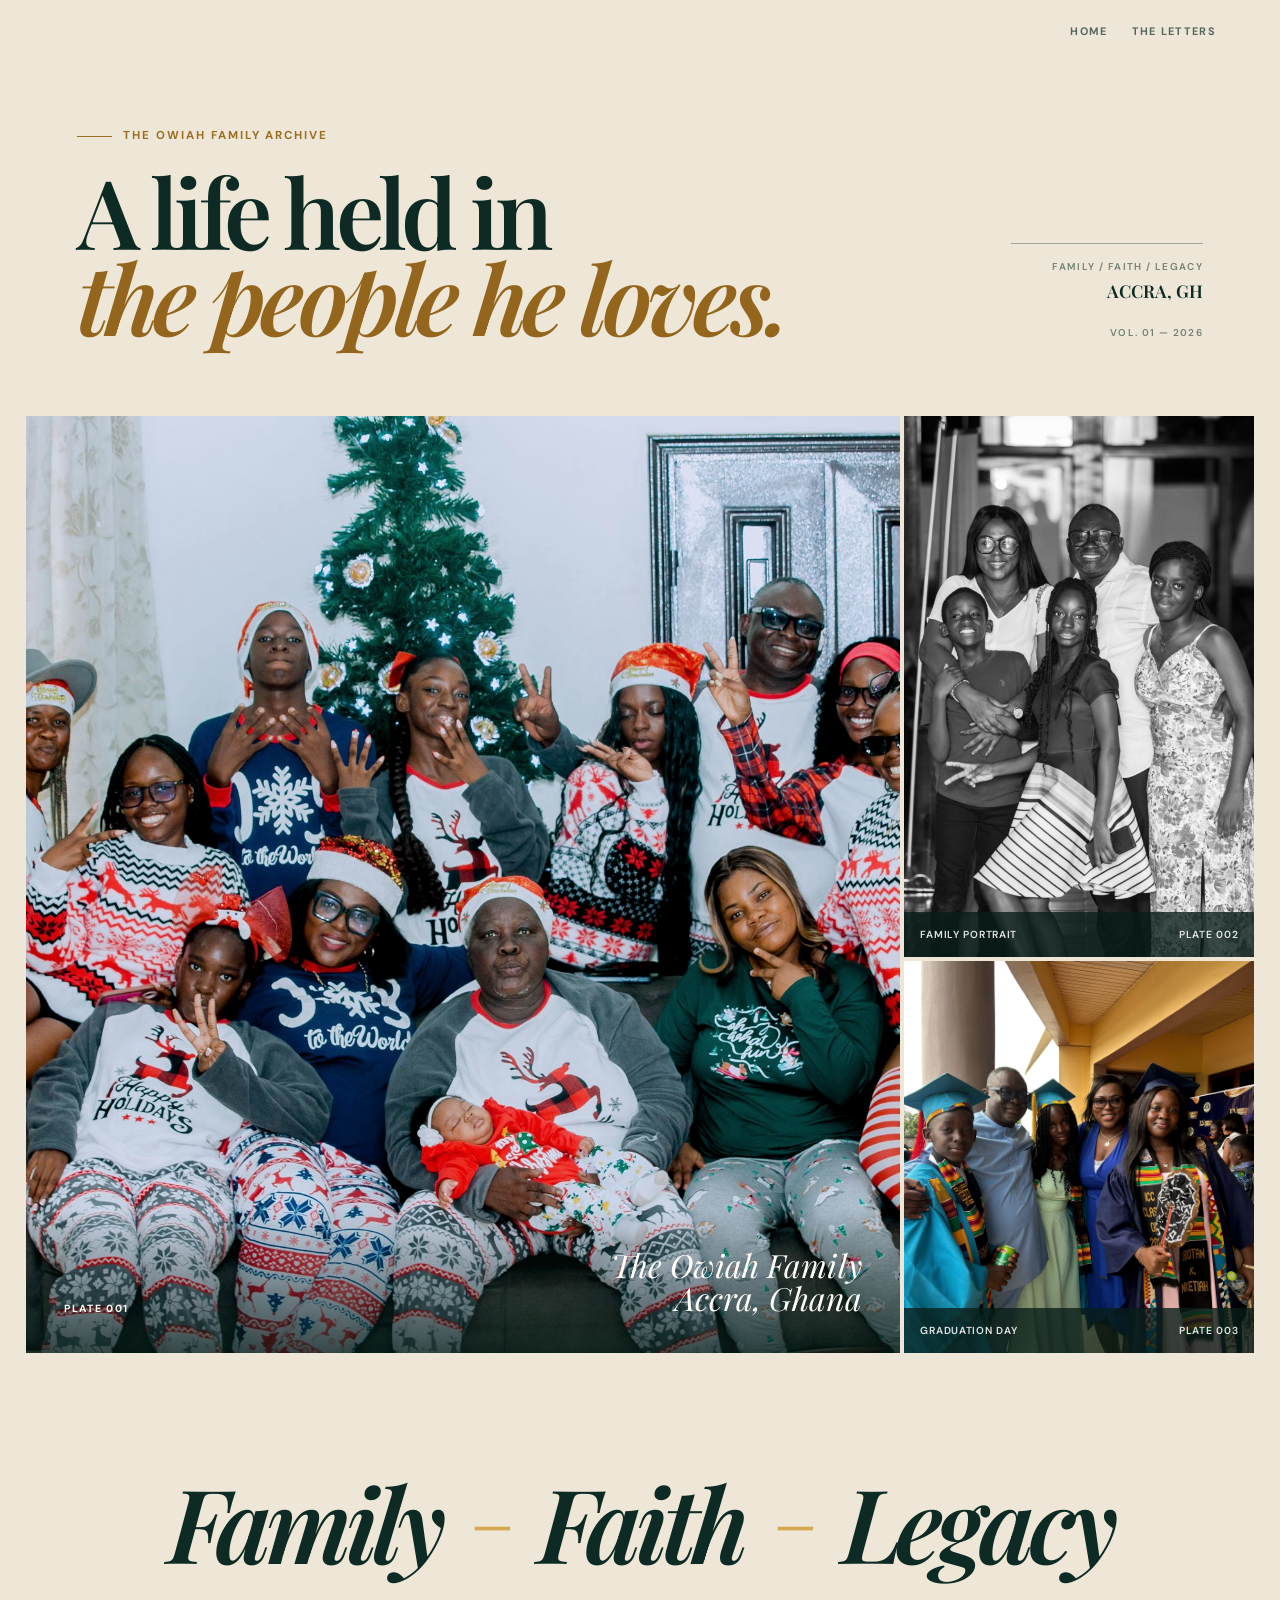
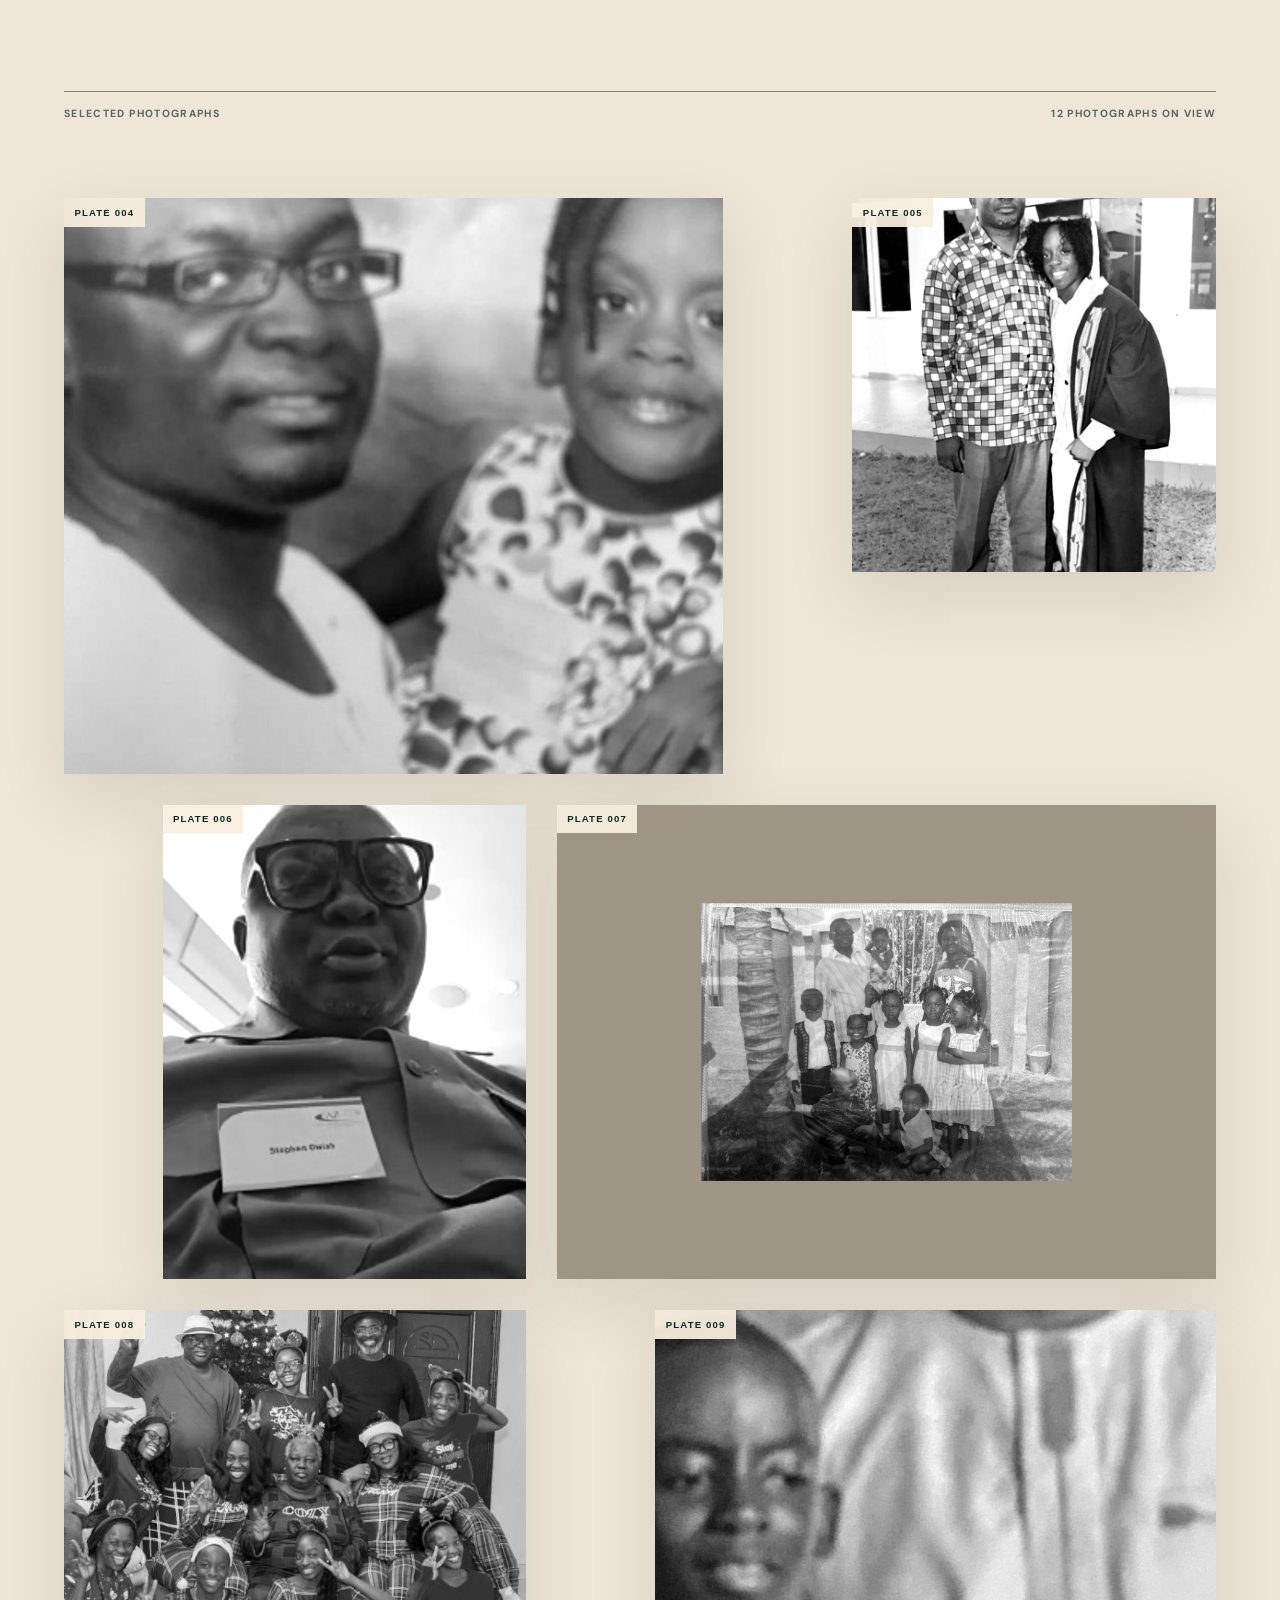
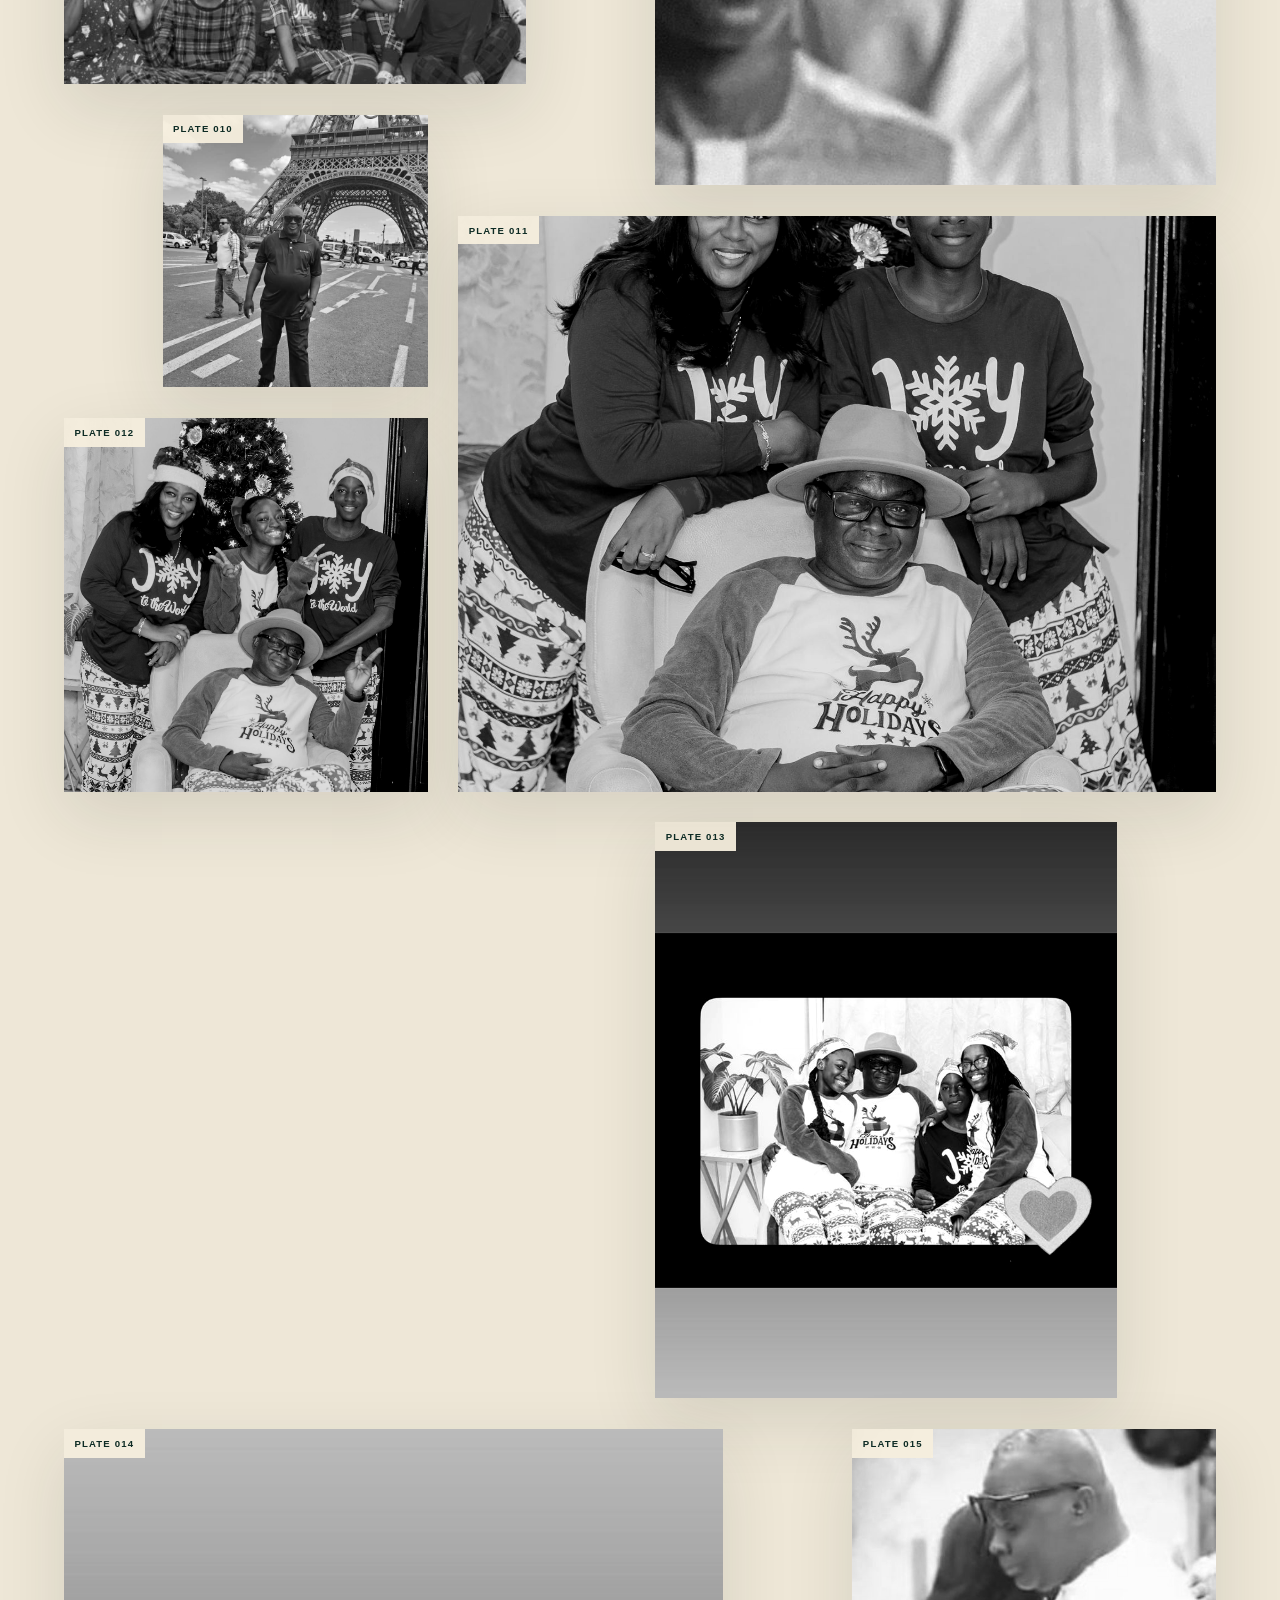
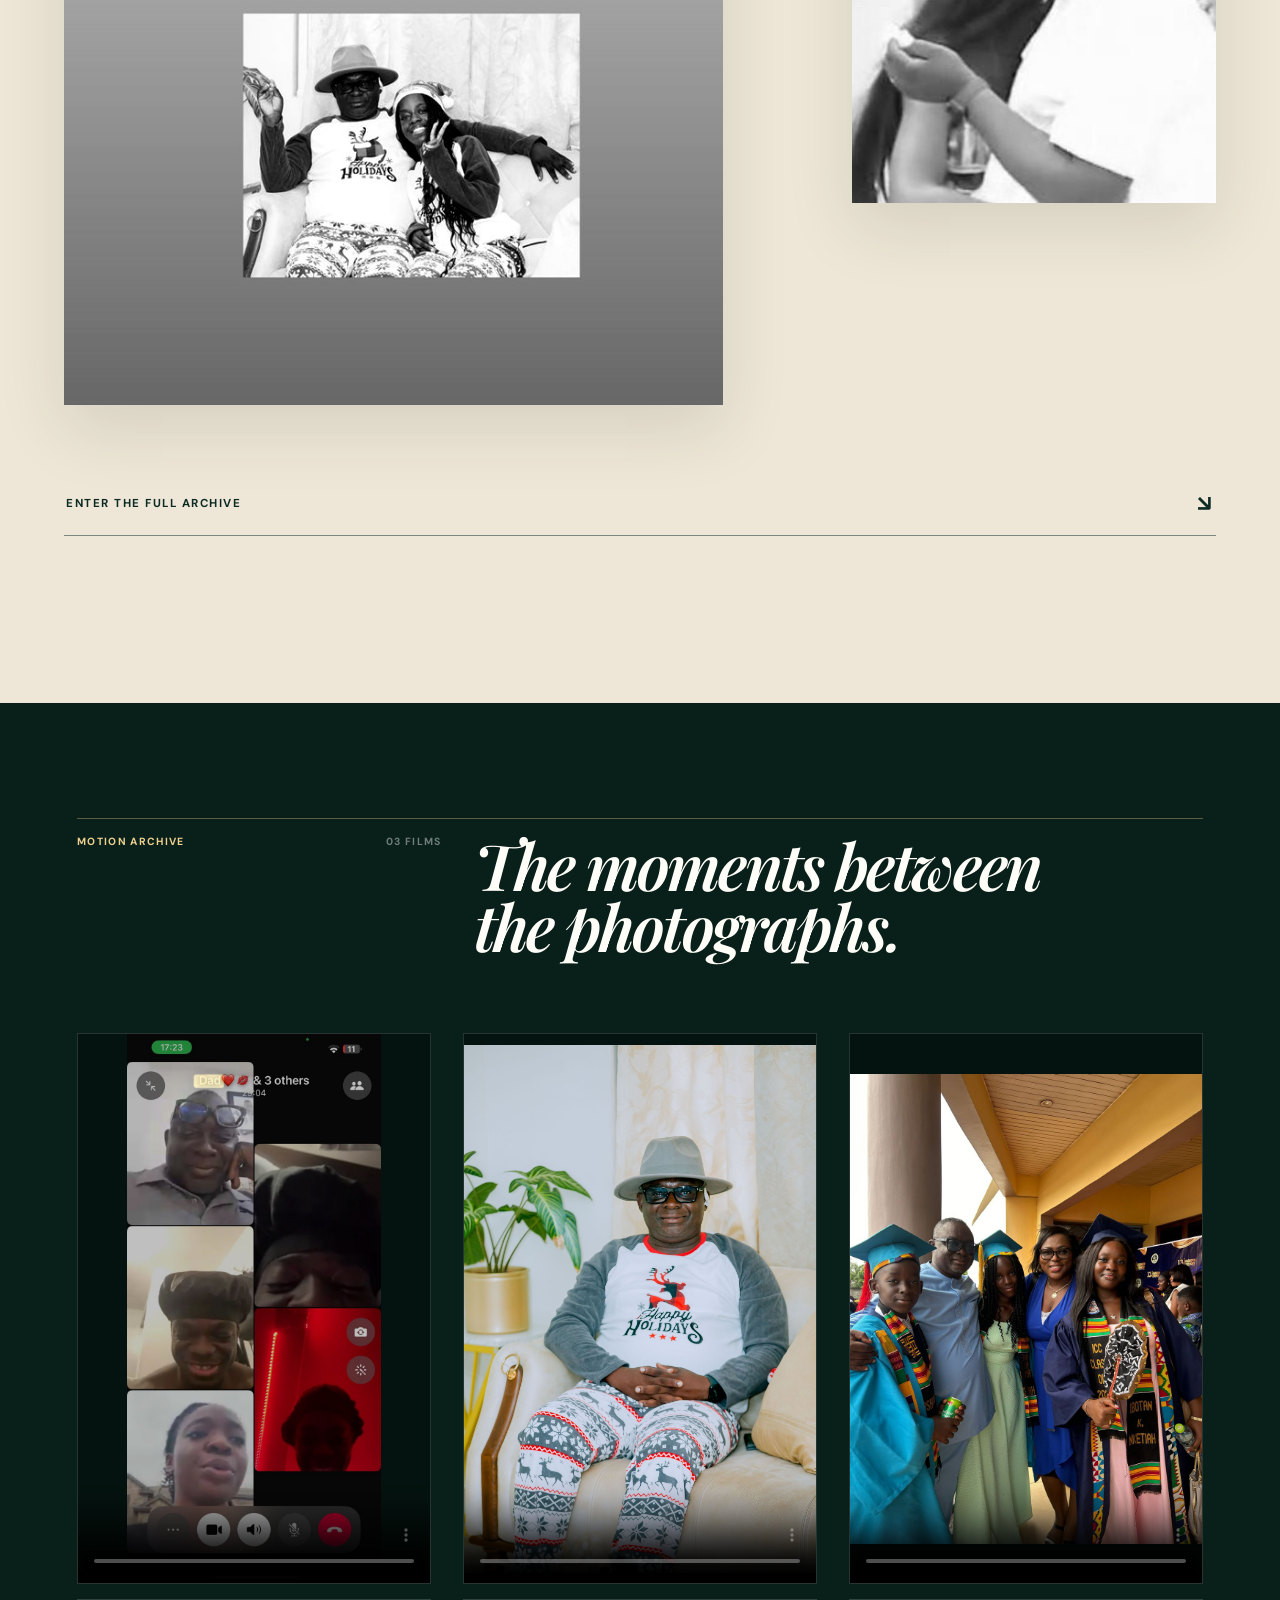
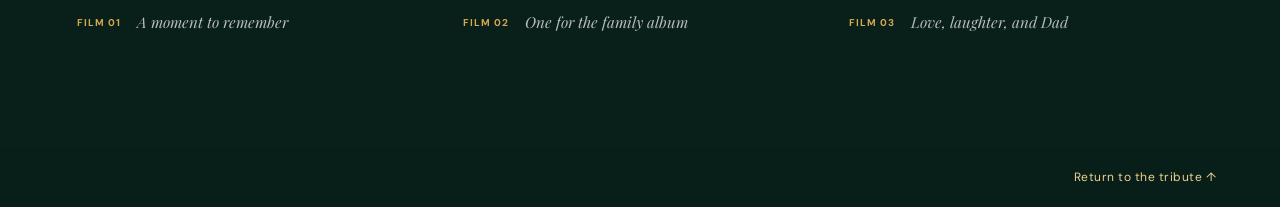
==== gallery.html @ 7f7a9078 "Add files via upload" ====
<!doctype html>
<html lang="en">
  <head>
    <meta charset="UTF-8" />
    <meta name="viewport" content="width=device-width, initial-scale=1.0" />
    <meta name="description" content="The Owiah family archive — photographs and films celebrating Mr. Owiah." />
    <meta name="theme-color" content="#eee7d7" />
    <title>The Owiah Family Archive</title>
    <link rel="preconnect" href="https://fonts.googleapis.com" />
    <link rel="preconnect" href="https://fonts.gstatic.com" crossorigin />
    <link href="https://fonts.googleapis.com/css2?family=DM+Sans:wght@400;500;600;700&family=Playfair+Display:ital,wght@0,600;0,700;1,600&display=swap" rel="stylesheet" />
    <link rel="stylesheet" href="styles.css" />
  </head>
  <body class="gallery-page">
    <nav class="gallery-nav" aria-label="Gallery navigation">
      <div class="gallery-nav__links">
        <a href="index.html">Home</a>
        <a href="index.html#messages">The letters</a>
      </div>
    </nav>

    <main>
      <section class="portrait-section archive" id="archive" aria-label="The Owiah family archive">
        <header class="archive__header reveal is-visible">
          <div>
            <p class="eyebrow">The Owiah family archive</p>
            <h2>A life held in<br /><em>the people he loves.</em></h2>
          </div>
          <div class="archive__index" aria-label="Archive information">
            <span>Family / Faith / Legacy</span>
            <strong>ACCRA, GH</strong>
            <small>VOL. 01 — 2026</small>
          </div>
        </header>

        <div class="archive-lead reveal">
          <figure class="archive-lead__hero">
            <img src="assets/WhatsApp Image 2026-06-21 at 15.45.49.jpeg" alt="The Owiah family celebrating together" fetchpriority="high" />
            <figcaption>
              <span>PLATE 001</span>
              <p>The Owiah Family<br />Accra, Ghana</p>
            </figcaption>
          </figure>
          <div class="archive-lead__column">
            <figure class="archive-lead__portrait">
              <img src="assets/WhatsApp Image 2026-06-21 at 15.42.19.jpeg" alt="Mr. Owiah surrounded by his family" loading="lazy" />
              <figcaption>Family portrait <span>Plate 002</span></figcaption>
            </figure>
            <figure class="archive-lead__portrait archive-lead__portrait--wide">
              <img src="assets/WhatsApp Image 2026-06-21 at 15.42.47.jpeg" alt="The family celebrating a graduation together" loading="lazy" />
              <figcaption>Graduation day <span>Plate 003</span></figcaption>
            </figure>
          </div>
        </div>

        <div class="archive-statement reveal" aria-label="Family values">
          <span>Family</span><i>—</i><span>Faith</span><i>—</i><span>Legacy</span>
        </div>

        <div class="archive-contact reveal">
          <div class="archive-contact__header">
            <p>Selected photographs</p>
            <p id="archiveStatus">Twelve photographs on view</p>
          </div>
          <div class="archive-grid" id="memoryReel" aria-label="More family photographs"></div>
          <button class="archive-toggle" id="archiveToggle" type="button" aria-expanded="false">
            <span>Enter the full archive</span>
            <span aria-hidden="true">↘</span>
          </button>
        </div>

        <section class="motion-archive reveal" aria-labelledby="motionTitle">
          <header class="motion-archive__header">
            <p>Motion archive <span>03 films</span></p>
            <h3 id="motionTitle">The moments between<br />the photographs.</h3>
          </header>
          <div class="video-grid">
            <figure class="video-card">
              <video controls playsinline preload="metadata" poster="assets/family call.jpeg" aria-label="Family film one">
                <source src="assets/WhatsApp Video 2026-06-21 at 15.46.18.mp4" type="video/mp4" />
                Your browser does not support the video element.
              </video>
              <figcaption><span>FILM 01</span> A moment to remember</figcaption>
            </figure>
            <figure class="video-card">
              <video controls playsinline preload="metadata" poster="assets/WhatsApp Image 2026-06-21 at 15.46.22.jpeg" aria-label="Family film two">
                <source src="assets/WhatsApp Video 2026-06-21 at 15.46.21.mp4" type="video/mp4" />
                Your browser does not support the video element.
              </video>
              <figcaption><span>FILM 02</span> One for the family album</figcaption>
            </figure>
            <figure class="video-card">
              <video controls playsinline preload="metadata" poster="assets/WhatsApp Image 2026-06-21 at 15.46.24.jpeg" aria-label="Family film three">
                <source src="assets/WhatsApp Video 2026-06-21 at 15.46.23.mp4" type="video/mp4" />
                Your browser does not support the video element.
              </video>
              <figcaption><span>FILM 03</span> Love, laughter, and Dad</figcaption>
            </figure>
          </div>
        </section>
      </section>
    </main>

    <footer class="site-footer">
      <a href="index.html">Return to the tribute ↑</a>
    </footer>

    <dialog class="lightbox" id="photoLightbox" aria-label="Enlarged family photograph">
      <button class="lightbox__close" id="lightboxClose" type="button" aria-label="Close photograph">×</button>
      <img id="lightboxImage" src="" alt="" />
      <p id="lightboxCaption"></p>
    </dialog>

    <script src="script.js"></script>
  </body>
</html>
---- styles.css ----
:root {
  --forest: #153d33;
  --forest-deep: #0d2b24;
  --forest-light: #28584b;
  --cream: #f7f0df;
  --paper: #fffaf0;
  --gold: #d6a950;
  --gold-light: #eed18f;
  --ink: #17372f;
  --muted: #6d756f;
  --white: #fffdf7;
  --serif: "Playfair Display", Georgia, serif;
  --sans: "DM Sans", Arial, sans-serif;
}

* {
  box-sizing: border-box;
}

html {
  scroll-behavior: smooth;
}

body {
  margin: 0;
  overflow-x: hidden;
  background: var(--cream);
  color: var(--ink);
  font-family: var(--sans);
  -webkit-font-smoothing: antialiased;
}

a {
  color: inherit;
}

.page-glow {
  position: fixed;
  z-index: -1;
  width: 30rem;
  height: 30rem;
  border-radius: 50%;
  filter: blur(100px);
  opacity: 0.16;
  pointer-events: none;
}

.page-glow--one {
  top: 40%;
  left: -18rem;
  background: var(--gold);
}

.page-glow--two {
  right: -18rem;
  bottom: 2%;
  background: #7fa899;
}

.hero {
  position: relative;
  display: grid;
  min-height: 100svh;
  padding: 1.5rem clamp(1.25rem, 5vw, 5rem) 3rem;
  overflow: hidden;
  isolation: isolate;
  color: var(--white);
  background:
    radial-gradient(circle at 76% 35%, rgba(214, 169, 80, 0.18), transparent 22%),
    linear-gradient(135deg, var(--forest-deep), var(--forest) 60%, #1c4b3e);
}

.hero::before,
.hero::after {
  position: absolute;
  z-index: -1;
  content: "";
  border: 1px solid rgba(238, 209, 143, 0.18);
  border-radius: 50%;
}

.hero::before {
  top: -15rem;
  right: -9rem;
  width: 38rem;
  height: 38rem;
}

.hero::after {
  right: -3rem;
  bottom: -17rem;
  width: 34rem;
  height: 34rem;
}

.nav {
  position: absolute;
  top: 0;
  right: 0;
  left: 0;
  z-index: 3;
  display: flex;
  align-items: center;
  justify-content: flex-end;
  padding: 1.5rem clamp(1.25rem, 5vw, 5rem);
}

.nav__mark {
  display: grid;
  width: 3rem;
  height: 3rem;
  place-items: center;
  border: 1px solid rgba(238, 209, 143, 0.58);
  border-radius: 50%;
  color: var(--gold-light);
  font-family: var(--serif);
  font-weight: 700;
  text-decoration: none;
}

.nav__link {
  position: relative;
  color: rgba(255, 253, 247, 0.82);
  font-size: 0.8rem;
  font-weight: 600;
  letter-spacing: 0.08em;
  text-decoration: none;
  text-transform: uppercase;
}

.nav__link::after {
  position: absolute;
  right: 0;
  bottom: -0.4rem;
  left: 0;
  height: 1px;
  content: "";
  background: var(--gold);
  transform: scaleX(0);
  transform-origin: right;
  transition: transform 250ms ease;
}

.nav__link:hover::after,
.nav__link:focus-visible::after {
  transform: scaleX(1);
  transform-origin: left;
}

.hero__content {
  align-self: center;
  max-width: 54rem;
  padding-top: 5rem;
}

.eyebrow {
  display: flex;
  align-items: center;
  gap: 0.7rem;
  margin: 0 0 1.4rem;
  color: #9b6e22;
  font-size: 0.72rem;
  font-weight: 700;
  letter-spacing: 0.17em;
  line-height: 1.4;
  text-transform: uppercase;
}

.eyebrow::before {
  width: 2.2rem;
  height: 1px;
  content: "";
  background: currentColor;
}

.hero .eyebrow,
.eyebrow--light {
  color: var(--gold-light);
}

h1,
h2,
p {
  margin-top: 0;
}

h1 {
  max-width: 58rem;
  margin-bottom: 1.5rem;
  font-family: var(--serif);
  font-size: clamp(3.5rem, 9vw, 8rem);
  font-weight: 600;
  letter-spacing: -0.045em;
  line-height: 0.92;
}

h1 em,
h2 em {
  color: var(--gold-light);
  font-weight: 600;
}

.hero__intro {
  max-width: 37rem;
  margin-bottom: 2.2rem;
  color: rgba(255, 253, 247, 0.72);
  font-size: clamp(1rem, 1.5vw, 1.18rem);
  line-height: 1.75;
}

.button {
  display: inline-flex;
  align-items: center;
  gap: 1.25rem;
  padding: 0.95rem 1.15rem 0.95rem 1.35rem;
  border: 1px solid rgba(238, 209, 143, 0.42);
  border-radius: 999px;
  color: var(--white);
  font-size: 0.83rem;
  font-weight: 700;
  letter-spacing: 0.05em;
  text-decoration: none;
  text-transform: uppercase;
  transition: background 200ms ease, color 200ms ease, transform 200ms ease;
}

.button span {
  display: grid;
  width: 2rem;
  height: 2rem;
  place-items: center;
  border-radius: 50%;
  color: var(--forest-deep);
  background: var(--gold-light);
}

.button:hover,
.button:focus-visible {
  color: var(--forest-deep);
  background: var(--gold-light);
  transform: translateY(-2px);
}

.button:hover span,
.button:focus-visible span {
  background: var(--white);
}

.hero__seal {
  position: absolute;
  right: clamp(1.25rem, 7vw, 7rem);
  bottom: clamp(3rem, 8vw, 7rem);
  display: grid;
  width: clamp(7.5rem, 13vw, 11rem);
  height: clamp(7.5rem, 13vw, 11rem);
  place-items: center;
}

.hero__seal svg {
  position: absolute;
  width: 100%;
  height: 100%;
  overflow: visible;
  animation: rotate 24s linear infinite;
  fill: var(--gold-light);
  font-family: var(--sans);
  font-size: 12px;
  font-weight: 600;
  letter-spacing: 2.5px;
}

.hero__seal > span {
  display: grid;
  width: 46%;
  height: 46%;
  place-items: center;
  border: 1px solid rgba(238, 209, 143, 0.4);
  border-radius: 50%;
  font-size: clamp(1.25rem, 2.5vw, 2rem);
  background: rgba(255, 255, 255, 0.05);
  backdrop-filter: blur(4px);
}

.hero__year {
  position: absolute;
  right: clamp(1.25rem, 5vw, 5rem);
  bottom: 1.5rem;
  color: rgba(255, 255, 255, 0.24);
  font-family: var(--serif);
  font-size: 0.8rem;
  letter-spacing: 0.2em;
}

.portrait-section {
  padding: clamp(5rem, 10vw, 9rem) clamp(1.25rem, 7vw, 7rem);
}

.section-heading {
  max-width: 58rem;
  margin-bottom: clamp(2.5rem, 6vw, 5rem);
}

.section-heading h2 {
  margin: 0;
  color: var(--forest-deep);
  font-family: var(--serif);
  font-size: clamp(2.35rem, 5.5vw, 5.25rem);
  font-weight: 600;
  letter-spacing: -0.035em;
  line-height: 1.03;
}

.section-heading h2 em {
  color: #a87628;
}

.photo-grid {
  display: grid;
  grid-template-columns: 1.15fr 0.85fr;
  grid-template-rows: repeat(2, minmax(13rem, 19rem));
  gap: clamp(0.75rem, 2vw, 1.5rem);
  max-width: 76rem;
  margin: 0 auto;
}

.photo {
  position: relative;
  min-height: 14rem;
  margin: 0;
  overflow: hidden;
  border-radius: 1.25rem;
  background-color: #d9cbb0;
  box-shadow: 0 1.2rem 3rem rgba(36, 54, 45, 0.08);
}

.photo--tall {
  grid-row: 1 / span 2;
}

.photo::after {
  position: absolute;
  inset: 0;
  content: "";
  background: linear-gradient(to top, rgba(10, 38, 31, 0.24), transparent 45%);
}

.photo img {
  width: 100%;
  height: 100%;
  display: block;
  object-fit: cover;
}

.photo:nth-child(1) img {
  object-position: center 30%;
}

.memory-gallery,
.video-section {
  max-width: 76rem;
  margin: clamp(5rem, 9vw, 8rem) auto 0;
}

.memory-gallery__header,
.video-section__heading {
  display: flex;
  align-items: flex-end;
  justify-content: space-between;
  gap: 1.5rem;
  margin-bottom: 1.5rem;
}

.memory-gallery__header .eyebrow,
.video-section__heading .eyebrow {
  margin-bottom: 0.8rem;
}

.memory-gallery h3,
.video-section h3 {
  margin: 0;
  color: var(--forest-deep);
  font-family: var(--serif);
  font-size: clamp(2rem, 4vw, 3.6rem);
  font-weight: 600;
  letter-spacing: -0.035em;
  line-height: 1.08;
}

.memory-gallery__controls {
  display: flex;
  gap: 0.6rem;
}

.reel-button {
  display: grid;
  width: 2.9rem;
  height: 2.9rem;
  padding: 0;
  place-items: center;
  border: 1px solid rgba(21, 61, 51, 0.2);
  border-radius: 50%;
  color: var(--forest);
  background: transparent;
  font-size: 1.1rem;
  cursor: pointer;
  transition: color 200ms ease, background 200ms ease, transform 200ms ease;
}

.reel-button:hover,
.reel-button:focus-visible {
  color: var(--white);
  background: var(--forest);
  transform: translateY(-2px);
}

.swipe-hint {
  display: none;
  margin-bottom: 0.8rem;
  color: var(--muted);
  font-size: 0.72rem;
  letter-spacing: 0.06em;
  text-transform: uppercase;
}

.memory-reel {
  display: flex;
  gap: 0.9rem;
  padding: 0 0 1.2rem;
  overflow-x: auto;
  overscroll-behavior-inline: contain;
  scroll-behavior: smooth;
  scroll-snap-type: x mandatory;
  scrollbar-color: var(--gold) rgba(21, 61, 51, 0.08);
  scrollbar-width: thin;
}

.memory-card {
  position: relative;
  display: block;
  width: clamp(13rem, 23vw, 18rem);
  min-width: clamp(13rem, 23vw, 18rem);
  aspect-ratio: 4 / 5;
  padding: 0;
  overflow: hidden;
  scroll-snap-align: start;
  border: 0;
  border-radius: 1rem;
  background: #d9cbb0;
  box-shadow: 0 0.7rem 1.6rem rgba(36, 54, 45, 0.08);
  cursor: zoom-in;
}

.memory-card::after {
  position: absolute;
  inset: 0;
  content: "";
  border: 1px solid rgba(255, 255, 255, 0.28);
  border-radius: inherit;
  pointer-events: none;
}

.memory-card img {
  width: 100%;
  height: 100%;
  display: block;
  object-fit: cover;
  transition: transform 450ms ease;
}

.memory-card:hover img,
.memory-card:focus-visible img {
  transform: scale(1.045);
}

.memory-card.is-rotated img {
  object-fit: contain;
  transform: rotate(-90deg) scale(0.78);
}

.memory-card:focus-visible {
  outline: 3px solid var(--gold);
  outline-offset: 3px;
}

.video-section {
  padding-top: clamp(4rem, 7vw, 6rem);
  border-top: 1px solid rgba(21, 61, 51, 0.12);
}

.video-grid {
  display: grid;
  grid-template-columns: repeat(3, minmax(0, 1fr));
  gap: clamp(0.85rem, 2vw, 1.4rem);
}

.video-card {
  margin: 0;
  padding: 0.65rem;
  border-radius: 1.15rem;
  background: var(--forest-deep);
  box-shadow: 0 1rem 2.5rem rgba(13, 43, 36, 0.12);
}

.video-card video {
  display: block;
  width: 100%;
  aspect-ratio: 9 / 14;
  border-radius: 0.75rem;
  background: #071b17;
  object-fit: contain;
}

.video-card figcaption {
  display: flex;
  align-items: center;
  gap: 0.65rem;
  padding: 0.9rem 0.45rem 0.35rem;
  color: rgba(255, 253, 247, 0.72);
  font-family: var(--serif);
  font-size: 0.95rem;
  font-style: italic;
}

.video-card figcaption span {
  color: var(--gold);
  font-family: var(--sans);
  font-size: 0.67rem;
  font-style: normal;
  font-weight: 700;
  letter-spacing: 0.08em;
}

.lightbox {
  width: min(92vw, 60rem);
  max-width: none;
  max-height: 92svh;
  padding: 0;
  overflow: visible;
  border: 0;
  border-radius: 1rem;
  color: var(--white);
  background: #071b17;
  box-shadow: 0 2rem 6rem rgba(0, 0, 0, 0.45);
}

.lightbox::backdrop {
  background: rgba(4, 18, 15, 0.88);
  backdrop-filter: blur(8px);
}

.lightbox img {
  display: block;
  width: 100%;
  max-height: 82svh;
  border-radius: 1rem 1rem 0 0;
  object-fit: contain;
}

.lightbox img.is-rotated {
  transform: rotate(-90deg) scale(0.78);
}

.lightbox p {
  margin: 0;
  padding: 0.8rem 1rem;
  color: rgba(255, 255, 255, 0.58);
  font-size: 0.75rem;
  text-align: center;
}

.lightbox__close {
  position: absolute;
  z-index: 2;
  top: -1rem;
  right: -1rem;
  display: grid;
  width: 2.75rem;
  height: 2.75rem;
  padding: 0;
  place-items: center;
  border: 2px solid var(--white);
  border-radius: 50%;
  color: var(--forest-deep);
  background: var(--white);
  font-size: 1.5rem;
  line-height: 1;
  cursor: pointer;
}

/* Gallery portal */
.gallery-nav {
  position: absolute;
  z-index: 50;
  top: 0;
  right: 0;
  left: 0;
  display: flex;
  align-items: center;
  justify-content: flex-end;
  padding: 1.5rem clamp(1.25rem, 5vw, 5rem);
}

.gallery-page .gallery-nav .nav__mark {
  color: #976a22;
  border-color: rgba(13, 43, 36, 0.35);
}

.gallery-nav__links {
  display: flex;
  gap: 1.5rem;
}

.gallery-nav__links a {
  color: rgba(13, 43, 36, 0.68);
  font-size: 0.68rem;
  font-weight: 700;
  letter-spacing: 0.12em;
  text-decoration: none;
  text-transform: uppercase;
}

.gallery-nav__links a:hover,
.gallery-nav__links a:focus-visible {
  color: #976a22;
}

.home-page .archive {
  display: none;
}

.gallery-portal {
  --arc-card: 8rem;
  --arc-radius: 32rem;
  position: relative;
  display: flex;
  min-height: 100svh;
  flex-direction: column;
  justify-content: center;
  overflow: hidden;
  isolation: isolate;
  color: var(--forest-deep);
  background:
    radial-gradient(circle at 50% 7%, rgba(214, 169, 80, 0.18), transparent 27%),
    #eee7d7;
}

.gallery-portal::before {
  position: absolute;
  z-index: -1;
  top: 6%;
  left: 50%;
  width: min(78vw, 68rem);
  aspect-ratio: 1;
  border: 1px solid rgba(13, 43, 36, 0.12);
  border-radius: 50%;
  content: "";
  transform: translateX(-50%);
}

.gallery-portal__arc {
  position: relative;
  width: 100%;
  height: calc(var(--arc-radius) * 1.08);
  flex: 0 0 auto;
}

.gallery-portal__memory {
  position: absolute;
  z-index: var(--z);
  bottom: var(--y);
  left: calc(50% + var(--x));
  width: var(--arc-card);
  height: var(--arc-card);
  overflow: hidden;
  border: clamp(3px, 0.35vw, 6px) solid var(--paper);
  background: #a69c89;
  box-shadow: 0 1.4rem 3.5rem rgba(33, 44, 37, 0.2);
  opacity: 0;
  transform: translate(-50%, 65%) rotate(var(--rotation));
  animation: arc-arrive 850ms cubic-bezier(0.16, 1, 0.3, 1) forwards;
  animation-delay: var(--delay);
  will-change: transform, opacity;
}

.gallery-portal__memory img {
  display: block;
  width: 100%;
  height: 100%;
  object-fit: cover;
  filter: saturate(0.9) contrast(1.03);
  transition: filter 300ms ease, transform 500ms cubic-bezier(0.16, 1, 0.3, 1);
}

.gallery-portal__memory:hover {
  z-index: 20;
}

.gallery-portal__memory:hover img {
  filter: saturate(1.08) contrast(1);
  transform: scale(1.07);
}

.gallery-portal__content {
  position: relative;
  z-index: 30;
  display: flex;
  max-width: 52rem;
  flex-direction: column;
  align-items: center;
  margin: clamp(-12rem, -12vw, -6rem) auto 0;
  padding: 0 1.25rem 6rem;
  text-align: center;
}

.gallery-portal__content .eyebrow {
  justify-content: center;
  margin-bottom: 1.2rem;
}

.gallery-portal__content h2 {
  margin: 0;
  color: var(--forest-deep);
  font-family: var(--serif);
  font-size: clamp(3.8rem, 8vw, 7.5rem);
  font-weight: 600;
  letter-spacing: -0.06em;
  line-height: 0.83;
}

.gallery-portal__content h2 em {
  color: #976a22;
}

.gallery-portal__intro {
  max-width: 34rem;
  margin: 1.6rem auto 2rem;
  color: rgba(13, 43, 36, 0.62);
  font-size: clamp(0.95rem, 1.4vw, 1.1rem);
  line-height: 1.7;
}

.gallery-portal__link {
  display: grid;
  grid-template-columns: 1fr auto;
  align-items: center;
  gap: 4rem;
  min-width: min(100%, 22rem);
  padding: 1rem 0;
  border-top: 1px solid rgba(13, 43, 36, 0.55);
  border-bottom: 1px solid rgba(13, 43, 36, 0.55);
  color: var(--forest-deep);
  font-size: 0.74rem;
  font-weight: 700;
  letter-spacing: 0.13em;
  text-align: left;
  text-decoration: none;
  text-transform: uppercase;
  transition: color 220ms ease, padding 220ms ease;
}

.gallery-portal__link span:last-child {
  color: #976a22;
  font-size: 1.5rem;
  line-height: 1;
  transition: transform 220ms ease;
}

.gallery-portal__link:hover,
.gallery-portal__link:focus-visible {
  padding-right: 0.65rem;
  padding-left: 0.65rem;
  color: #976a22;
}

.gallery-portal__link:hover span:last-child,
.gallery-portal__link:focus-visible span:last-child {
  transform: translate(0.2rem, -0.2rem);
}

.gallery-portal__meta {
  margin: 1rem 0 0;
  color: rgba(13, 43, 36, 0.42);
  font-size: 0.6rem;
  font-weight: 600;
  letter-spacing: 0.12em;
  text-transform: uppercase;
}

@keyframes arc-arrive {
  to {
    opacity: 1;
    transform: translate(-50%, 50%) rotate(var(--rotation));
  }
}

/* Editorial family archive */
.archive {
  padding: clamp(6rem, 10vw, 10rem) 0 0;
  background: #eee7d7;
}

.archive__header {
  display: grid;
  grid-template-columns: minmax(0, 1fr) auto;
  align-items: end;
  gap: 3rem;
  max-width: 90rem;
  margin: 0 auto;
  padding: 0 clamp(1.25rem, 6vw, 6rem) clamp(3rem, 6vw, 6rem);
}

.archive__header h2 {
  margin: 0;
  max-width: 62rem;
  color: var(--forest-deep);
  font-family: var(--serif);
  font-size: clamp(3rem, 7.5vw, 7.5rem);
  font-weight: 600;
  letter-spacing: -0.055em;
  line-height: 0.9;
}

.archive__header h2 em {
  color: #94661d;
}

.archive__index {
  display: grid;
  min-width: 12rem;
  padding-top: 1rem;
  border-top: 1px solid rgba(13, 43, 36, 0.35);
  color: var(--forest-deep);
  text-align: right;
  text-transform: uppercase;
}

.archive__index span,
.archive__index small {
  color: rgba(13, 43, 36, 0.55);
  font-size: 0.62rem;
  font-weight: 600;
  letter-spacing: 0.14em;
}

.archive__index strong {
  margin: 0.4rem 0 1.5rem;
  font-family: var(--serif);
  font-size: 1.1rem;
  font-weight: 600;
}

.archive-lead {
  display: grid;
  grid-template-columns: minmax(0, 1.8fr) minmax(18rem, 0.72fr);
  gap: 4px;
  max-width: 96rem;
  margin: 0 auto;
  padding: 0 clamp(0.5rem, 2vw, 2rem);
}

.archive-lead figure {
  position: relative;
  margin: 0;
  overflow: hidden;
  background: #b7ad99;
}

.archive-lead img {
  display: block;
  width: 100%;
  height: 100%;
  object-fit: cover;
  filter: saturate(0.9) contrast(1.02);
  transition: filter 600ms ease, transform 900ms cubic-bezier(0.2, 0.7, 0.2, 1);
}

.archive-lead figure:hover img {
  filter: saturate(1) contrast(1);
  transform: scale(1.012);
}

.archive-lead__hero {
  min-height: min(72vw, 52rem);
}

.archive-lead__hero img {
  object-position: center;
}

.archive-lead__hero figcaption {
  position: absolute;
  right: 0;
  bottom: 0;
  left: 0;
  display: flex;
  align-items: end;
  justify-content: space-between;
  gap: 2rem;
  padding: clamp(1.25rem, 3vw, 2.5rem);
  color: var(--white);
  background: linear-gradient(to top, rgba(6, 27, 22, 0.76), transparent);
}

.archive-lead__hero figcaption span {
  font-size: 0.65rem;
  font-weight: 700;
  letter-spacing: 0.16em;
}

.archive-lead__hero figcaption p {
  max-width: 24rem;
  margin: 0;
  font-family: var(--serif);
  font-size: clamp(1.4rem, 2.5vw, 2.5rem);
  font-style: italic;
  line-height: 1.05;
  text-align: right;
}

.archive-lead__column {
  display: grid;
  grid-template-rows: 1.16fr 0.84fr;
  gap: 4px;
}

.archive-lead__portrait img {
  object-position: center 24%;
}

.archive-lead__portrait--wide img {
  object-position: center;
}

.archive-lead__portrait figcaption {
  position: absolute;
  right: 0;
  bottom: 0;
  left: 0;
  display: flex;
  justify-content: space-between;
  gap: 1rem;
  padding: 1rem;
  color: rgba(255, 255, 255, 0.88);
  background: rgba(8, 30, 25, 0.78);
  font-size: 0.64rem;
  font-weight: 600;
  letter-spacing: 0.07em;
  text-transform: uppercase;
}

.archive-statement {
  display: flex;
  align-items: center;
  justify-content: center;
  gap: clamp(0.65rem, 2.5vw, 2.5rem);
  padding: clamp(5rem, 10vw, 10rem) 1rem;
  overflow: hidden;
  color: var(--forest-deep);
  font-family: var(--serif);
  font-size: clamp(2.5rem, 8vw, 8.5rem);
  font-style: italic;
  font-weight: 600;
  letter-spacing: -0.06em;
  line-height: 0.8;
  white-space: nowrap;
}

.archive-statement i {
  color: var(--gold);
  font-size: 0.45em;
  font-style: normal;
}

.archive-contact {
  max-width: 90rem;
  margin: 0 auto;
  padding: 0 clamp(1.25rem, 5vw, 5rem) clamp(8rem, 13vw, 13rem);
}

.archive-contact__header {
  display: flex;
  justify-content: space-between;
  gap: 2rem;
  padding: 0.9rem 0;
  border-top: 1px solid rgba(13, 43, 36, 0.5);
  color: rgba(13, 43, 36, 0.68);
  font-size: 0.65rem;
  font-weight: 700;
  letter-spacing: 0.13em;
  text-transform: uppercase;
}

.archive-contact__header p {
  margin: 0;
}

.archive-grid {
  display: grid;
  grid-template-columns: repeat(12, minmax(0, 1fr));
  grid-auto-flow: row;
  grid-auto-rows: clamp(3.5rem, 5.5vw, 6rem);
  gap: clamp(1rem, 2.4vw, 2.5rem);
  padding: clamp(2rem, 5vw, 5rem) 0;
}

.archive-item {
  position: relative;
  display: block;
  grid-column: 1 / span 7;
  grid-row: span 6;
  min-width: 0;
  padding: 0;
  overflow: hidden;
  border: 0;
  border-radius: 0;
  background: #9e9584;
  box-shadow: 0 1.5rem 4rem rgba(35, 43, 37, 0.12);
  cursor: zoom-in;
}

.archive-item:nth-child(10n + 1) {
  grid-column: 1 / span 7;
  grid-row: span 6;
}

.archive-item:nth-child(10n + 2) {
  grid-column: 9 / span 4;
  grid-row: span 4;
}

.archive-item:nth-child(10n + 3) {
  grid-column: 2 / span 4;
  grid-row: span 5;
}

.archive-item:nth-child(10n + 4) {
  grid-column: 6 / span 7;
  grid-row: span 5;
}

.archive-item:nth-child(10n + 5) {
  grid-column: 1 / span 5;
  grid-row: span 4;
}

.archive-item:nth-child(10n + 6) {
  grid-column: 7 / span 6;
  grid-row: span 5;
}

.archive-item:nth-child(10n + 7) {
  grid-column: 2 / span 3;
  grid-row: span 3;
}

.archive-item:nth-child(10n + 8) {
  grid-column: 5 / span 8;
  grid-row: span 6;
}

.archive-item:nth-child(10n + 9) {
  grid-column: 1 / span 4;
  grid-row: span 4;
}

.archive-item:nth-child(10n) {
  grid-column: 7 / span 5;
  grid-row: span 6;
}

.archive-item img {
  display: block;
  width: 100%;
  height: 100%;
  object-fit: cover;
  filter: grayscale(1) contrast(1.04);
  transition: filter 450ms ease, transform 650ms cubic-bezier(0.2, 0.7, 0.2, 1);
}

.archive-item::before {
  position: absolute;
  z-index: 2;
  top: 0;
  left: 0;
  content: attr(data-plate);
  padding: 0.55rem 0.65rem;
  color: var(--forest-deep);
  background: rgba(247, 240, 223, 0.94);
  font-size: 0.6rem;
  font-weight: 700;
  letter-spacing: 0.12em;
  pointer-events: none;
}

.archive-item::after {
  position: absolute;
  z-index: 2;
  right: 0;
  bottom: 0;
  content: "OPEN ↗";
  padding: 0.65rem 0.75rem;
  color: var(--gold-light);
  background: rgba(8, 30, 25, 0.94);
  font-size: 0.58rem;
  font-weight: 700;
  letter-spacing: 0.12em;
  opacity: 0;
  pointer-events: none;
  transform: translateY(0.5rem);
  transition: opacity 220ms ease, transform 220ms ease;
}

.archive-item:hover img,
.archive-item:focus-visible img {
  filter: grayscale(0) contrast(1);
  transform: scale(1.025);
}

.archive-item:hover::after,
.archive-item:focus-visible::after {
  opacity: 1;
  transform: translateY(0);
}

.archive-item:focus-visible {
  z-index: 2;
  outline: 3px solid var(--gold);
  outline-offset: -3px;
}

.archive-item.is-rotated img {
  object-fit: contain;
  transform: rotate(-90deg) scale(0.78);
}

.archive-item--concealed {
  display: none;
}

.archive-grid.is-expanded .archive-item--concealed {
  display: block;
  animation: archive-reveal 500ms ease both;
}

.archive-toggle {
  display: flex;
  width: 100%;
  align-items: center;
  justify-content: space-between;
  margin-top: 4px;
  padding: 1.25rem 0.15rem;
  border: 0;
  border-bottom: 1px solid rgba(13, 43, 36, 0.5);
  color: var(--forest-deep);
  background: transparent;
  font: 700 0.72rem/1 var(--sans);
  letter-spacing: 0.13em;
  text-transform: uppercase;
  cursor: pointer;
}

.archive-toggle span:last-child {
  font-size: 1.4rem;
  transition: transform 300ms ease;
}

.archive-toggle[aria-expanded="true"] span:last-child {
  transform: rotate(180deg);
}

.motion-archive {
  padding: clamp(5rem, 9vw, 9rem) clamp(1.25rem, 6vw, 6rem);
  color: var(--white);
  background: #091f1a;
}

.motion-archive__header {
  display: grid;
  grid-template-columns: 1fr 2fr;
  align-items: start;
  gap: 2rem;
  max-width: 84rem;
  margin: 0 auto clamp(3rem, 6vw, 6rem);
  padding-top: 1rem;
  border-top: 1px solid rgba(238, 209, 143, 0.35);
}

.motion-archive__header p {
  display: flex;
  justify-content: space-between;
  gap: 1rem;
  margin: 0;
  color: var(--gold-light);
  font-size: 0.65rem;
  font-weight: 700;
  letter-spacing: 0.13em;
  text-transform: uppercase;
}

.motion-archive__header p span {
  color: rgba(255, 255, 255, 0.42);
}

.motion-archive__header h3 {
  margin: 0;
  color: var(--white);
  font-family: var(--serif);
  font-size: clamp(2.5rem, 5vw, 5.2rem);
  font-style: italic;
  font-weight: 600;
  letter-spacing: -0.045em;
  line-height: 0.95;
}

.motion-archive .video-grid {
  display: grid;
  grid-template-columns: repeat(3, minmax(0, 1fr));
  gap: clamp(1rem, 2.5vw, 2.5rem);
  max-width: 84rem;
  margin: 0 auto;
}

.motion-archive .video-card {
  margin: 0;
  padding: 0;
  border-radius: 0;
  background: transparent;
  box-shadow: none;
}

.motion-archive .video-card video {
  display: block;
  width: 100%;
  aspect-ratio: 9 / 14;
  border: 1px solid rgba(255, 255, 255, 0.14);
  border-radius: 0;
  background: #04130f;
  object-fit: contain;
}

.motion-archive .video-card figcaption {
  display: grid;
  grid-template-columns: auto 1fr;
  gap: 1rem;
  margin-top: 0.9rem;
  padding: 0.8rem 0 0;
  border-top: 1px solid rgba(255, 255, 255, 0.16);
  color: rgba(255, 255, 255, 0.7);
  font-family: var(--serif);
  font-size: 0.95rem;
  font-style: italic;
}

.motion-archive .video-card figcaption span {
  color: var(--gold);
  font-family: var(--sans);
  font-size: 0.62rem;
  font-style: normal;
  font-weight: 700;
  letter-spacing: 0.1em;
}

@keyframes archive-reveal {
  from {
    opacity: 0;
    transform: translateY(1rem);
  }
  to {
    opacity: 1;
    transform: translateY(0);
  }
}

.messages {
  position: relative;
  padding: clamp(5rem, 10vw, 9rem) clamp(1.25rem, 7vw, 7rem);
  overflow: hidden;
  background: var(--forest-deep);
}

.messages::before {
  position: absolute;
  top: -24rem;
  right: -20rem;
  width: 48rem;
  height: 48rem;
  border: 1px solid rgba(238, 209, 143, 0.1);
  border-radius: 50%;
  content: "";
}

.messages__heading {
  position: relative;
  margin-right: auto;
  margin-left: auto;
  text-align: center;
}

.messages__heading .eyebrow {
  justify-content: center;
}

.messages__heading h2 {
  color: var(--white);
}

.messages__heading h2 em {
  color: var(--gold-light);
}

.message-list {
  position: relative;
  display: grid;
  max-width: 80rem;
  margin: 0 auto;
  gap: clamp(1.5rem, 3vw, 2.5rem);
}

.message-card {
  display: grid;
  grid-template-columns: minmax(19rem, 0.9fr) minmax(0, 1.1fr);
  min-height: 32rem;
  padding: 0;
  overflow: hidden;
  border: 1px solid rgba(238, 209, 143, 0.16);
  border-radius: 1.25rem;
  color: var(--white);
  background: rgba(255, 255, 255, 0.045);
  transition: border-color 250ms ease, background 250ms ease, transform 250ms ease;
}

.message-card:hover {
  border-color: rgba(238, 209, 143, 0.36);
  background: rgba(255, 255, 255, 0.065);
  transform: translateY(-3px);
}

.message-card__photo {
  position: relative;
  min-height: 100%;
  margin: 0;
  overflow: hidden;
  background: #17372f;
}

.message-card__photo::after {
  position: absolute;
  inset: 0;
  content: "";
  background: linear-gradient(to top, rgba(8, 30, 25, 0.28), transparent 45%);
  pointer-events: none;
}

.message-card__photo img {
  width: 100%;
  height: 100%;
  min-height: 32rem;
  display: block;
  object-fit: cover;
  transition: transform 600ms ease;
}

.message-card:hover .message-card__photo img {
  transform: scale(1.025);
}

.message-card--reverse .message-card__photo {
  order: 2;
}

.message-card--reverse .message-card__body {
  order: 1;
}

.message-card__number {
  margin-bottom: 1.6rem;
  padding-bottom: 0.85rem;
  border-bottom: 1px solid rgba(238, 209, 143, 0.16);
  color: var(--gold);
  font-size: 0.68rem;
  font-weight: 700;
  letter-spacing: 0.14em;
}

.message-card__body {
  max-width: none;
  align-self: center;
  padding: clamp(2rem, 4vw, 4rem);
}

.message-card__opening {
  margin-bottom: 1.25rem;
  color: var(--gold-light) !important;
  font-family: var(--serif);
  font-size: clamp(1.6rem, 4vw, 2.4rem) !important;
  font-style: italic;
  line-height: 1.2 !important;
}

.message-card__body > p {
  color: rgba(255, 253, 247, 0.76);
  font-size: clamp(1rem, 1.6vw, 1.12rem);
  line-height: 1.9;
}

.message-card__verse {
  margin: 1.75rem 0;
  padding: 1.25rem 1.4rem;
  border-left: 2px solid var(--gold);
  color: var(--gold-light);
  background: rgba(238, 209, 143, 0.055);
  font-family: var(--serif);
  font-size: clamp(1.1rem, 2vw, 1.35rem);
  font-style: italic;
  line-height: 1.6;
}

.message-card__verse cite {
  display: block;
  margin-top: 0.55rem;
  color: rgba(255, 253, 247, 0.5);
  font-family: var(--sans);
  font-size: 0.72rem;
  font-style: normal;
  font-weight: 600;
  letter-spacing: 0.08em;
  text-transform: uppercase;
}

.message-card footer {
  display: flex;
  flex-direction: column;
  margin-top: 1.6rem;
  padding-top: 1.4rem;
  border-top: 1px solid rgba(255, 255, 255, 0.1);
}

.message-card footer span {
  color: rgba(255, 255, 255, 0.48);
  font-size: 0.8rem;
}

.message-card footer strong {
  margin-top: 0.3rem;
  color: var(--white);
  font-family: var(--serif);
  font-size: 1.35rem;
  font-style: italic;
  font-weight: 600;
}

.message-card footer strong span {
  font-size: 1rem;
}

.blessing {
  position: relative;
  display: flex;
  min-height: 80svh;
  flex-direction: column;
  align-items: center;
  justify-content: center;
  padding: 7rem clamp(1.25rem, 7vw, 7rem);
  overflow: hidden;
  text-align: center;
}

.blessing__ornament {
  position: absolute;
  color: rgba(168, 118, 40, 0.08);
  font-size: clamp(18rem, 48vw, 42rem);
  line-height: 1;
  transform: translateY(-3%);
  user-select: none;
}

.blessing .eyebrow {
  position: relative;
}

.blessing blockquote {
  position: relative;
  max-width: 62rem;
  margin: 0;
  color: var(--forest-deep);
  font-family: var(--serif);
  font-size: clamp(2.1rem, 5.3vw, 4.8rem);
  font-weight: 600;
  letter-spacing: -0.035em;
  line-height: 1.12;
}

.blessing__line {
  position: relative;
  width: 4rem;
  height: 1px;
  margin: 2.5rem 0 1.5rem;
  background: var(--gold);
}

.blessing__from {
  position: relative;
  margin-bottom: 2rem;
  color: var(--muted);
  font-family: var(--serif);
  font-size: 1rem;
  font-style: italic;
}

.heart-button {
  position: relative;
  display: inline-flex;
  align-items: center;
  gap: 0.7rem;
  padding: 0.95rem 1.35rem;
  border: 0;
  border-radius: 999px;
  color: var(--white);
  background: var(--forest);
  box-shadow: 0 0.7rem 1.8rem rgba(21, 61, 51, 0.18);
  font: 700 0.8rem/1 var(--sans);
  letter-spacing: 0.04em;
  text-transform: uppercase;
  cursor: pointer;
  transition: transform 200ms ease, background 200ms ease;
}

.heart-button:hover,
.heart-button:focus-visible {
  background: var(--forest-light);
  transform: translateY(-2px) scale(1.02);
}

.heart-button:active {
  transform: scale(0.98);
}

.heart-button span {
  color: #f19b91;
  font-size: 1rem;
}

.site-footer {
  display: flex;
  align-items: center;
  justify-content: flex-end;
  padding: 1.35rem clamp(1.25rem, 5vw, 5rem);
  color: rgba(255, 253, 247, 0.52);
  background: #081e19;
  font-size: 0.75rem;
  letter-spacing: 0.04em;
}

.site-footer p {
  margin: 0;
}

.site-footer a {
  color: var(--gold-light);
  text-decoration: none;
}

.heart-layer {
  position: fixed;
  z-index: 10;
  inset: 0;
  overflow: hidden;
  pointer-events: none;
}

.floating-heart {
  position: absolute;
  bottom: -3rem;
  animation: float-heart var(--duration) cubic-bezier(0.2, 0.7, 0.2, 1) forwards;
  color: var(--heart-color);
  font-size: var(--heart-size);
  filter: drop-shadow(0 0.25rem 0.2rem rgba(0, 0, 0, 0.08));
}

.reveal {
  opacity: 0;
  transform: translateY(1.5rem);
  transition: opacity 700ms ease, transform 700ms ease;
}

.reveal.is-visible {
  opacity: 1;
  transform: translateY(0);
}

@keyframes rotate {
  to {
    transform: rotate(360deg);
  }
}

@keyframes float-heart {
  0% {
    opacity: 0;
    transform: translate3d(0, 0, 0) rotate(0deg) scale(0.5);
  }
  10% {
    opacity: 1;
  }
  100% {
    opacity: 0;
    transform: translate3d(var(--drift), -110vh, 0) rotate(var(--spin)) scale(1.2);
  }
}

@media (max-width: 720px) {
  .gallery-portal {
    --arc-card: 4.8rem;
    min-height: 100svh;
  }

  .gallery-portal::before {
    top: 11%;
    width: 130vw;
  }

  .gallery-portal__arc {
    height: calc(var(--arc-radius) * 1.04);
  }

  .gallery-portal__content {
    margin-top: -5.5rem;
    padding-bottom: 4rem;
  }

  .gallery-portal__content h2 {
    font-size: clamp(3.5rem, 17vw, 5rem);
  }

  .gallery-portal__intro {
    max-width: 20rem;
    margin-top: 1.25rem;
    line-height: 1.6;
  }

  .gallery-portal__link {
    gap: 2rem;
  }

  .gallery-portal__meta {
    max-width: 17rem;
    line-height: 1.6;
  }

  .archive {
    padding-top: 5rem;
  }

  .archive__header {
    grid-template-columns: 1fr;
    gap: 2.5rem;
    padding-bottom: 3rem;
  }

  .archive__header h2 {
    font-size: clamp(3.25rem, 15vw, 5.25rem);
  }

  .archive__index {
    min-width: 0;
    text-align: left;
  }

  .archive__index strong {
    margin-bottom: 0.8rem;
  }

  .archive-lead {
    grid-template-columns: 1fr;
  }

  .archive-lead__hero {
    min-height: 72svh;
  }

  .archive-lead__hero figcaption {
    align-items: start;
  }

  .archive-lead__hero figcaption p {
    max-width: 15rem;
  }

  .archive-lead__column {
    grid-template-columns: 1fr 1fr;
    grid-template-rows: minmax(16rem, 68vw);
  }

  .archive-lead__portrait figcaption {
    align-items: flex-end;
    font-size: 0.52rem;
    line-height: 1.4;
  }

  .archive-lead__portrait figcaption span {
    display: none;
  }

  .archive-statement {
    justify-content: flex-start;
    padding-right: 1.25rem;
    padding-left: 1.25rem;
    overflow-x: auto;
    font-size: clamp(3.4rem, 18vw, 5.5rem);
    scrollbar-width: none;
  }

  .archive-statement::-webkit-scrollbar {
    display: none;
  }

  .archive-contact {
    padding-right: 0.5rem;
    padding-left: 0.5rem;
  }

  .archive-contact__header {
    padding-right: 0.25rem;
    padding-left: 0.25rem;
  }

  .archive-grid {
    grid-template-columns: repeat(2, minmax(0, 1fr));
    grid-auto-rows: 32vw;
    gap: 0.5rem;
    padding: 1rem 0 2rem;
  }

  .archive-item,
  .archive-item:nth-child(n) {
    grid-column: span 1;
    grid-row: span 2;
  }

  .archive-item:nth-child(5n + 1) {
    grid-column: span 2;
    grid-row: span 3;
  }

  .archive-item img {
    filter: none;
  }

  .archive-item::before {
    padding: 0.42rem 0.48rem;
    font-size: 0.52rem;
  }

  .archive-item::after {
    display: none;
  }

  .archive-toggle {
    padding-right: 0.25rem;
    padding-left: 0.25rem;
  }

  .motion-archive {
    padding-right: 1.25rem;
    padding-left: 1.25rem;
  }

  .motion-archive__header {
    grid-template-columns: 1fr;
  }

  .motion-archive__header p {
    padding-bottom: 0.8rem;
    border-bottom: 1px solid rgba(255, 255, 255, 0.12);
  }

  .motion-archive .video-grid {
    grid-template-columns: 1fr;
    gap: 3rem;
  }

  .motion-archive .video-card {
    width: min(100%, 24rem);
  }

  .motion-archive .video-card:nth-child(even) {
    margin-left: auto;
  }

  .hero {
    min-height: 100svh;
    padding-bottom: 6rem;
  }

  .hero__content {
    padding-top: 7rem;
  }

  h1 {
    font-size: clamp(3.35rem, 16vw, 5.25rem);
  }

  .hero__seal {
    right: 1rem;
    bottom: 2.4rem;
    width: 6.5rem;
    height: 6.5rem;
  }

  .hero__seal svg {
    font-size: 10px;
  }

  .hero__year {
    display: none;
  }

  .photo-grid {
    grid-template-columns: 1fr 1fr;
    grid-template-rows: minmax(19rem, 62vw) minmax(10rem, 32vw);
  }

  .photo {
    min-height: 0;
    border-radius: 0.85rem;
  }

  .photo--tall {
    grid-column: 1 / span 2;
    grid-row: auto;
  }

  .memory-gallery__header,
  .video-section__heading {
    align-items: flex-start;
  }

  .memory-gallery__controls {
    display: none;
  }

  .swipe-hint {
    display: block;
  }

  .memory-reel {
    margin-right: -1.25rem;
    padding-right: 1.25rem;
  }

  .memory-card {
    width: 76vw;
    min-width: 76vw;
    max-width: 19rem;
  }

  .video-grid {
    grid-template-columns: 1fr;
  }

  .video-card {
    max-width: 24rem;
    margin: 0 auto;
  }

  .lightbox {
    width: calc(100vw - 1.5rem);
  }

  .lightbox__close {
    top: 0.55rem;
    right: 0.55rem;
    border-width: 0;
  }

  .message-card {
    grid-template-columns: 1fr;
    min-height: 0;
  }

  .message-card__photo,
  .message-card--reverse .message-card__photo {
    order: 0;
    min-height: 0;
    aspect-ratio: 4 / 3;
  }

  .message-card__body,
  .message-card--reverse .message-card__body {
    order: 1;
    padding: 1.6rem 1.35rem 1.8rem;
  }

  .message-card__photo img {
    min-height: 0;
  }

  .message-card__number {
    margin-bottom: 1.2rem;
  }

  .message-card__body > p {
    line-height: 1.75;
  }

  .site-footer {
    gap: 1rem;
  }
}

@media (max-width: 380px) {
  .nav__link {
    font-size: 0.68rem;
  }

  .hero__intro {
    line-height: 1.6;
  }

  .button {
    font-size: 0.74rem;
  }

  .photo__placeholder {
    font-size: 0.82rem;
  }
}

@media (prefers-reduced-motion: reduce) {
  html {
    scroll-behavior: auto;
  }

  *,
  *::before,
  *::after {
    animation-duration: 0.01ms !important;
    animation-iteration-count: 1 !important;
    scroll-behavior: auto !important;
    transition-duration: 0.01ms !important;
  }

  .reveal {
    opacity: 1;
    transform: none;
  }
}
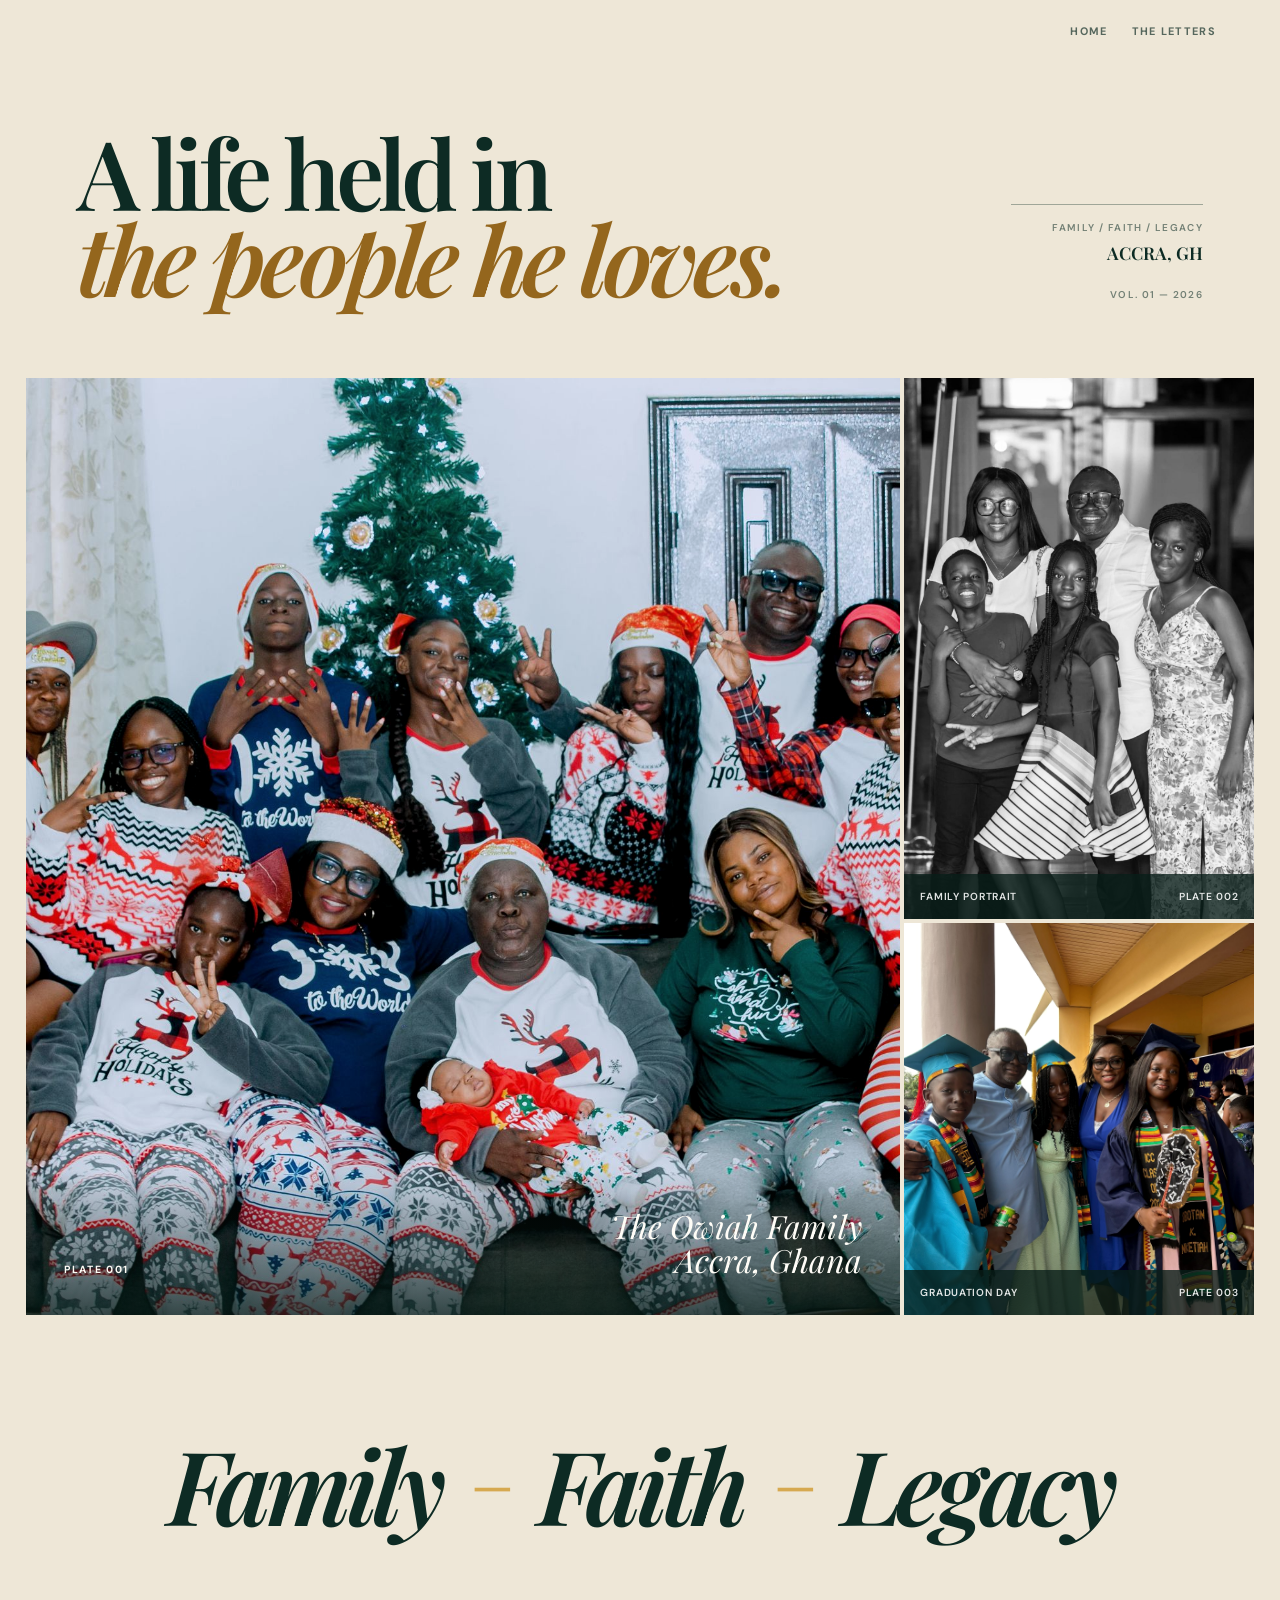
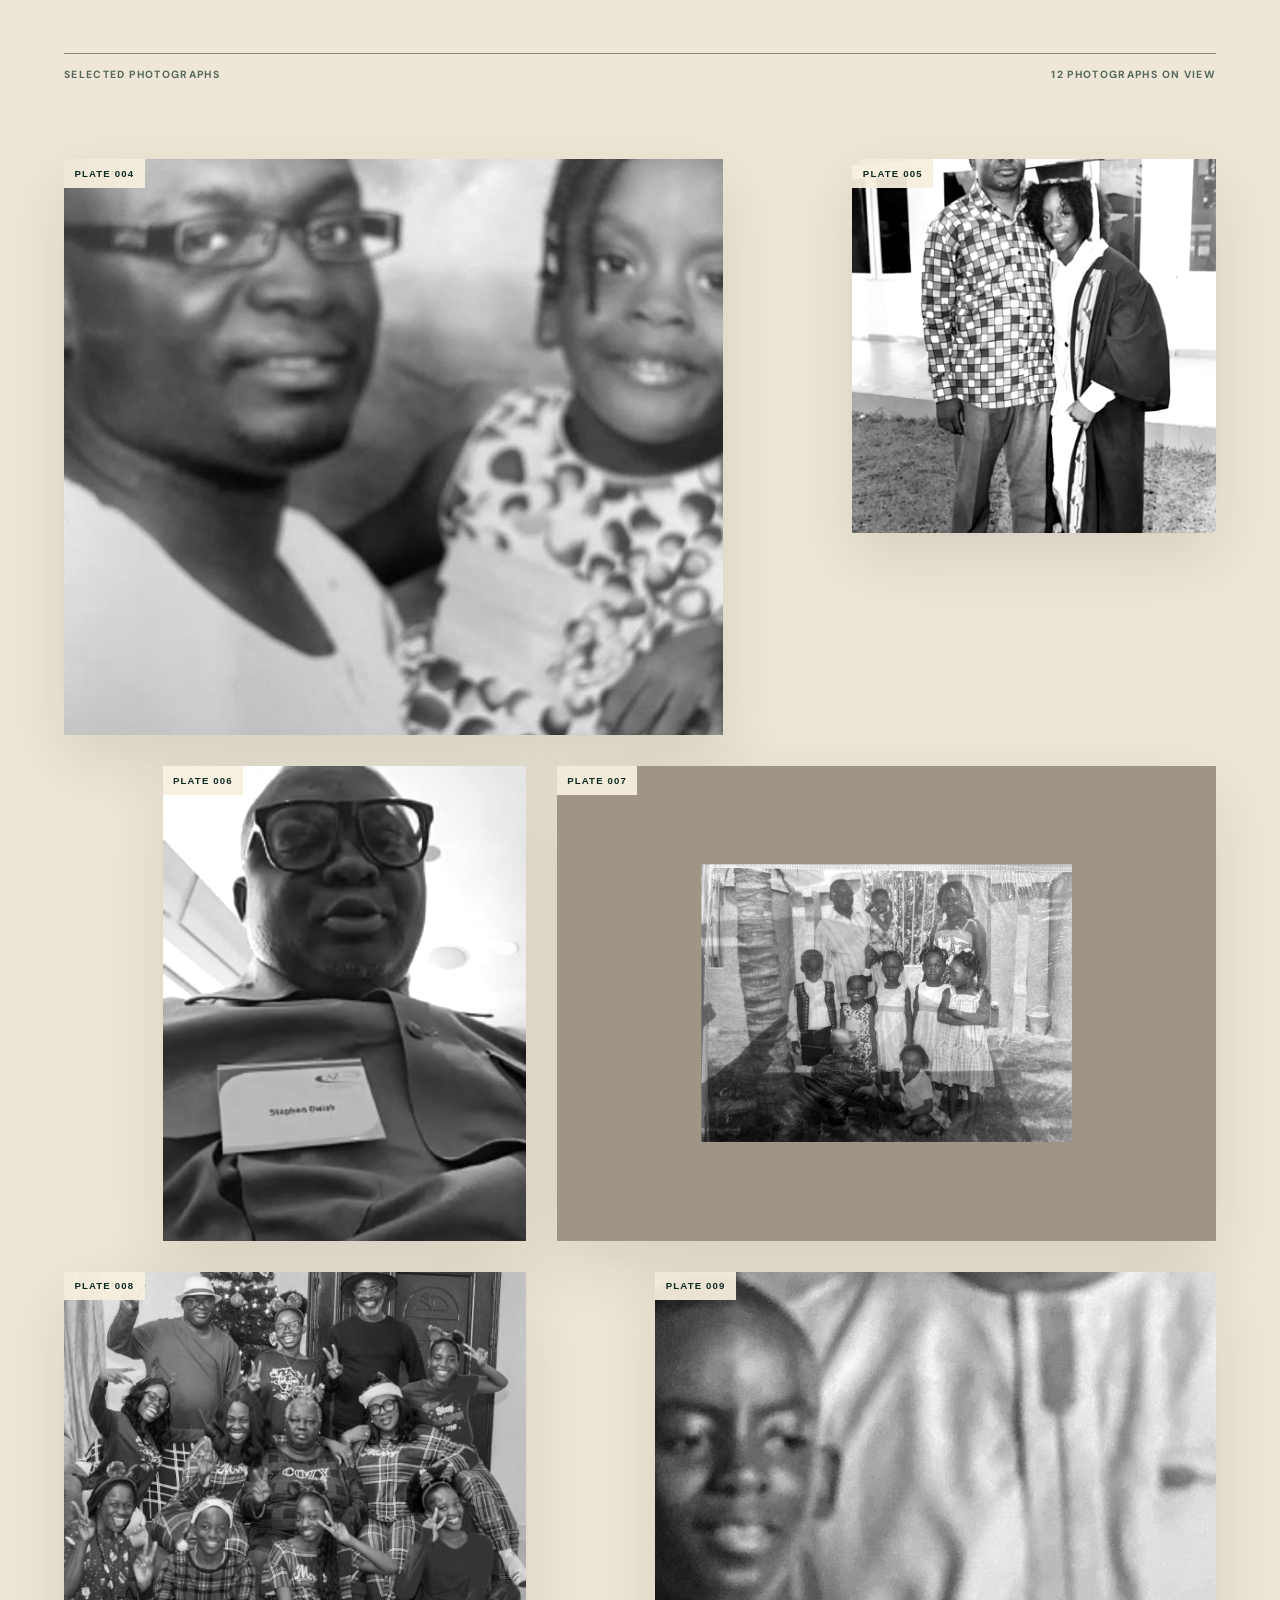
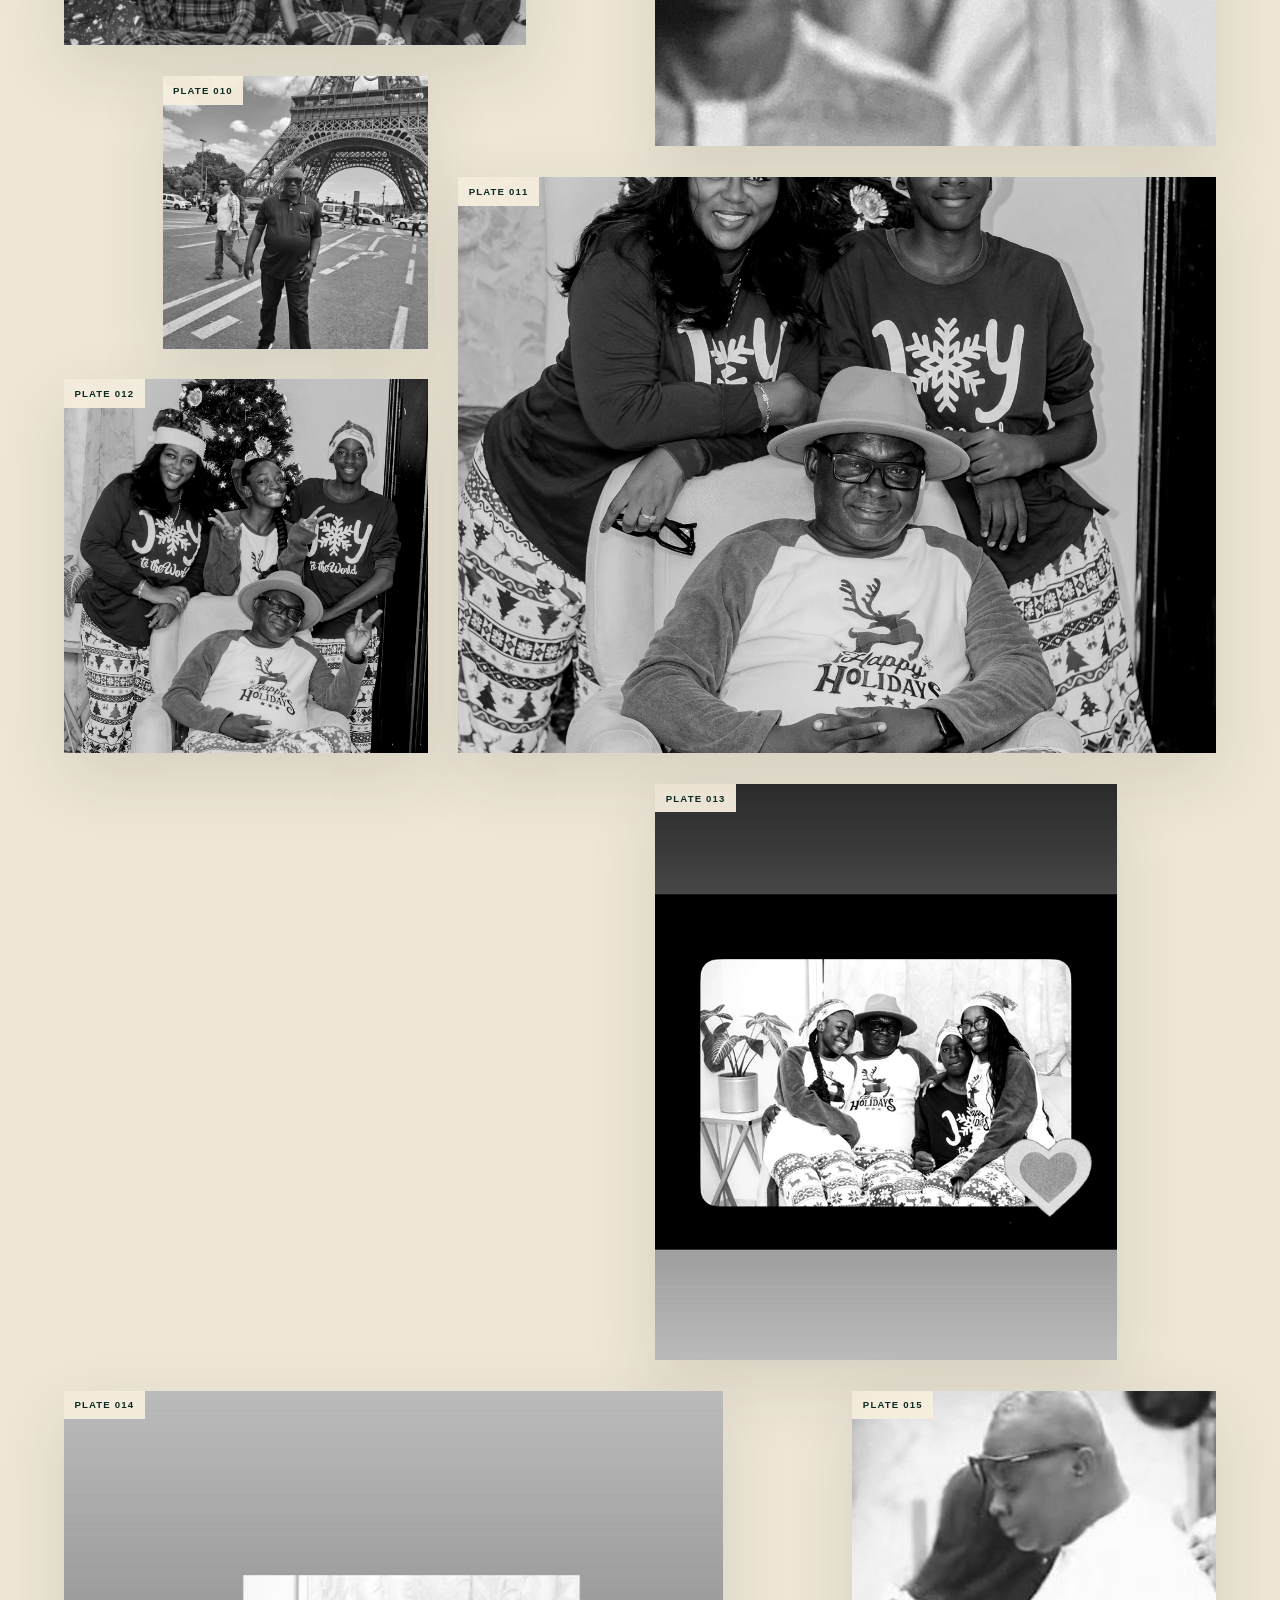
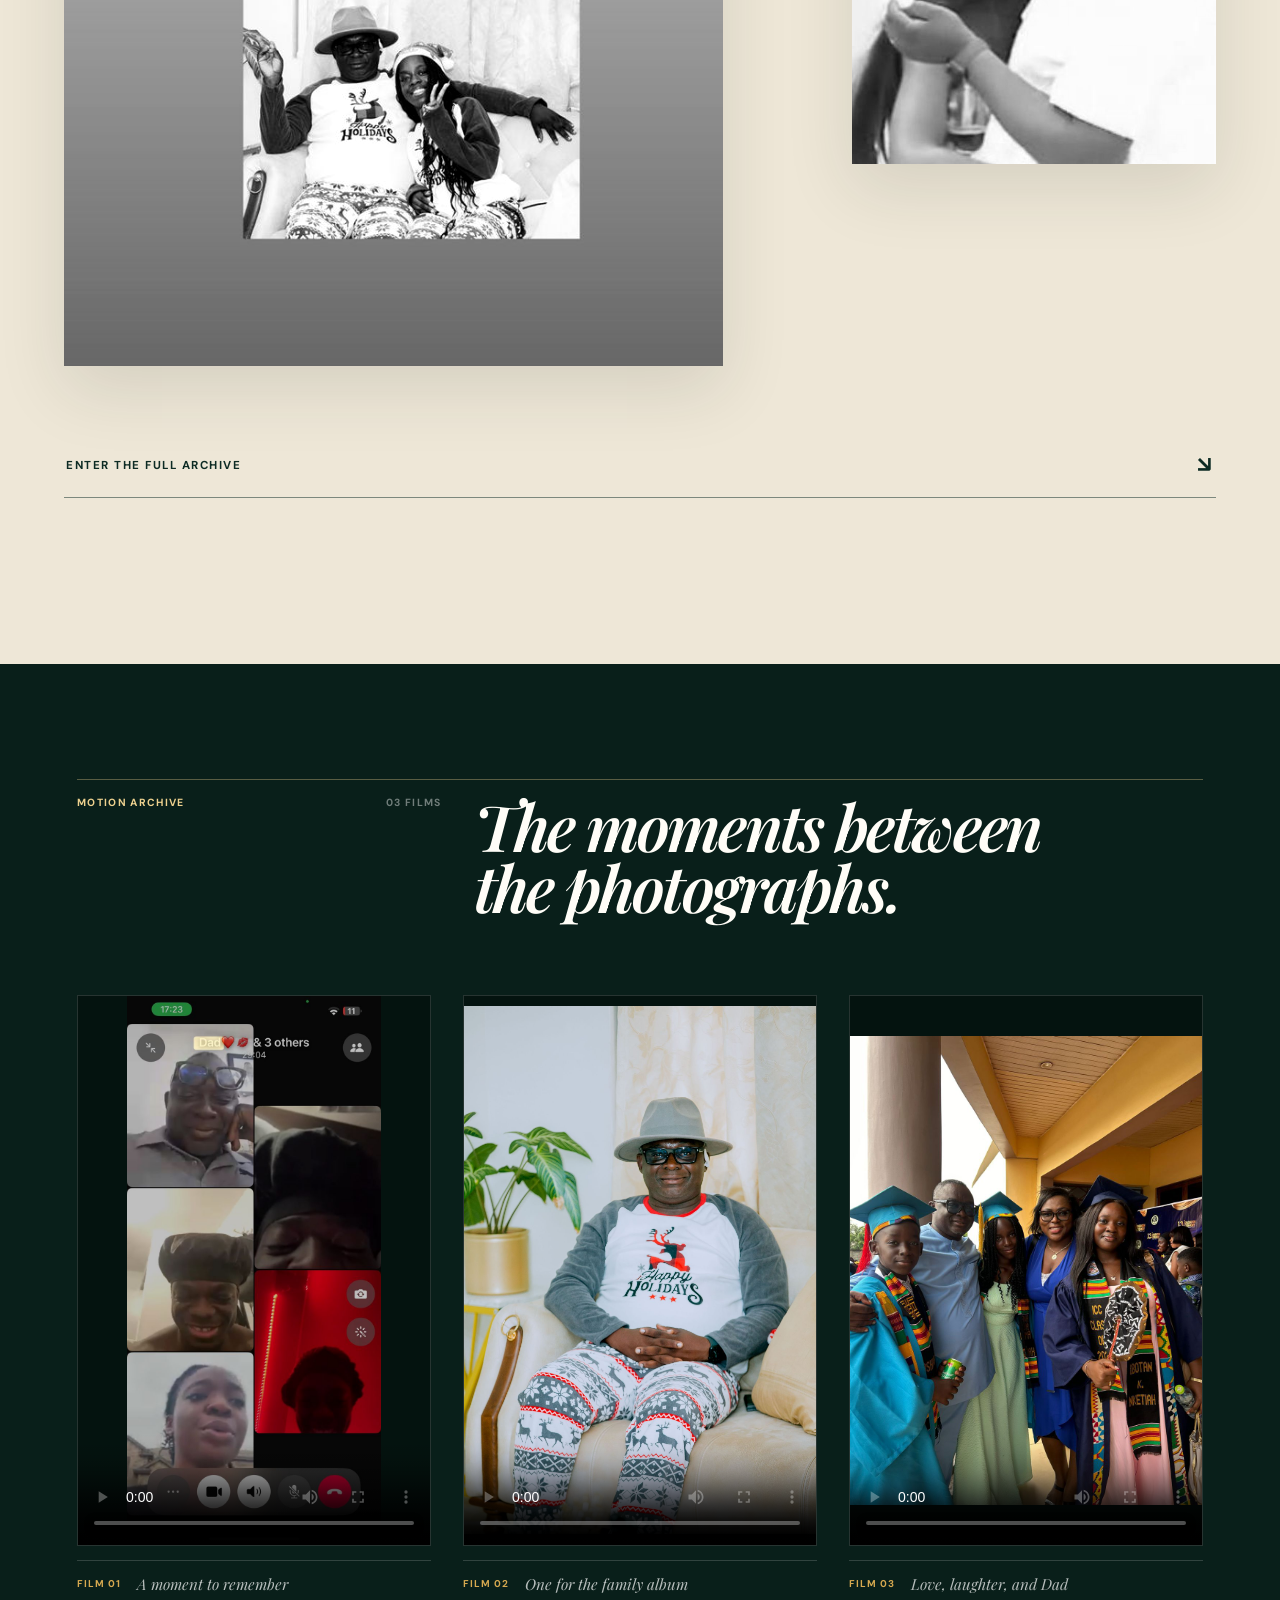
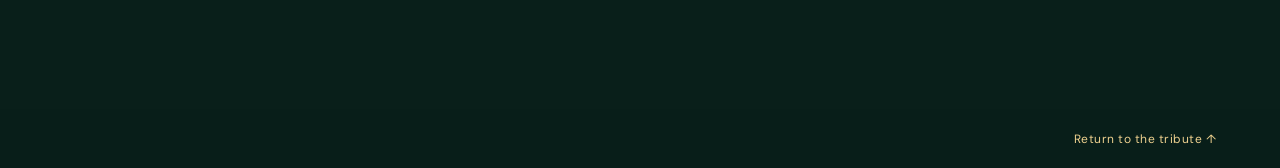
==== commit 22db0bc0: "Add files via upload" ====
--- a/gallery.html
+++ b/gallery.html
@@ -23,7 +23,6 @@
       <section class="portrait-section archive" id="archive" aria-label="The Owiah family archive">
         <header class="archive__header reveal is-visible">
           <div>
-            <p class="eyebrow">The Owiah family archive</p>
             <h2>A life held in<br /><em>the people he loves.</em></h2>
           </div>
           <div class="archive__index" aria-label="Archive information">
--- a/styles.css
+++ b/styles.css
@@ -28,6 +28,240 @@
   color: var(--ink);
   font-family: var(--sans);
   -webkit-font-smoothing: antialiased;
+}
+
+body.intro-active {
+  overflow: hidden;
+}
+
+.sr-only {
+  position: absolute;
+  width: 1px;
+  height: 1px;
+  padding: 0;
+  overflow: hidden;
+  clip: rect(0, 0, 0, 0);
+  white-space: nowrap;
+  border: 0;
+}
+
+.envelope-intro {
+  position: fixed;
+  z-index: 1000;
+  inset: 0;
+  display: grid;
+  place-items: center;
+  overflow: hidden;
+  color: var(--cream);
+  background: #0b2b24;
+  perspective: 1100px;
+  transition: opacity 650ms ease, visibility 650ms ease;
+}
+
+.envelope-intro::before,
+.envelope-intro::after {
+  position: absolute;
+  border: 1px solid rgba(238, 209, 143, 0.1);
+  border-radius: 50%;
+  content: "";
+  pointer-events: none;
+}
+
+.envelope-intro::before {
+  width: min(76vw, 58rem);
+  aspect-ratio: 1;
+}
+
+.envelope-intro::after {
+  width: min(92vw, 72rem);
+  aspect-ratio: 1;
+}
+
+.envelope-intro.is-leaving {
+  opacity: 0;
+  visibility: hidden;
+}
+
+.envelope-intro__halo {
+  position: absolute;
+  width: min(55vw, 35rem);
+  aspect-ratio: 1;
+  border-radius: 50%;
+  background: rgba(214, 169, 80, 0.14);
+  filter: blur(80px);
+  pointer-events: none;
+}
+
+.envelope-intro__date {
+  position: absolute;
+  top: clamp(2rem, 7vh, 5rem);
+  margin: 0;
+  color: var(--gold-light);
+  font-size: 0.65rem;
+  font-weight: 700;
+  letter-spacing: 0.2em;
+  text-transform: uppercase;
+}
+
+.envelope {
+  position: relative;
+  z-index: 2;
+  display: block;
+  width: min(82vw, 27.5rem);
+  aspect-ratio: 1.58;
+  padding: 0;
+  border: 0;
+  color: inherit;
+  background: transparent;
+  cursor: pointer;
+  transform: translateY(1.5rem);
+  transform-style: preserve-3d;
+  animation: envelope-enter 900ms cubic-bezier(0.16, 1, 0.3, 1) both;
+}
+
+.envelope:focus-visible {
+  outline: 2px solid var(--gold-light);
+  outline-offset: 1rem;
+}
+
+.envelope__back,
+.envelope__front,
+.envelope__flap,
+.envelope__letter {
+  position: absolute;
+  display: block;
+}
+
+.envelope__back {
+  z-index: 0;
+  inset: 0;
+  background: #cfb982;
+  box-shadow: 0 2.5rem 6rem rgba(0, 0, 0, 0.34);
+}
+
+.envelope__letter {
+  z-index: 2;
+  right: 8%;
+  bottom: 7%;
+  left: 8%;
+  height: 86%;
+  padding: 12% 8% 8%;
+  color: var(--forest-deep);
+  background:
+    linear-gradient(rgba(247, 240, 223, 0.93), rgba(247, 240, 223, 0.93)),
+    repeating-linear-gradient(0deg, transparent 0 1.7rem, rgba(21, 61, 51, 0.08) 1.7rem calc(1.7rem + 1px));
+  box-shadow: 0 1rem 2rem rgba(13, 43, 36, 0.15);
+  text-align: center;
+  transform: translateY(0);
+  transition: transform 950ms cubic-bezier(0.16, 1, 0.3, 1) 420ms;
+}
+
+.envelope__to,
+.envelope__name,
+.envelope__from {
+  display: block;
+}
+
+.envelope__to,
+.envelope__from {
+  color: rgba(13, 43, 36, 0.58);
+  font-size: clamp(0.52rem, 1.2vw, 0.68rem);
+  font-weight: 700;
+  letter-spacing: 0.16em;
+  text-transform: uppercase;
+}
+
+.envelope__name {
+  margin: 0.35rem 0 1.25rem;
+  color: var(--forest-deep);
+  font-family: var(--serif);
+  font-size: clamp(2rem, 5vw, 3.15rem);
+  font-style: italic;
+  font-weight: 600;
+  letter-spacing: -0.04em;
+  line-height: 1;
+}
+
+.envelope__front {
+  z-index: 3;
+  inset: 0;
+  background: linear-gradient(145deg, #ead9b2, #c7ad74);
+  clip-path: polygon(0 0, 50% 48%, 100% 0, 100% 100%, 0 100%);
+}
+
+.envelope__front::after {
+  position: absolute;
+  inset: 0;
+  background: linear-gradient(35deg, rgba(255, 255, 255, 0.18), transparent 42%);
+  content: "";
+}
+
+.envelope__flap {
+  z-index: 5;
+  inset: 0;
+  background: linear-gradient(160deg, #e3ce9e, #c4a86e);
+  backface-visibility: hidden;
+  clip-path: polygon(0 0, 100% 0, 50% 58%);
+  transform: rotateX(0deg);
+  transform-origin: top center;
+  transition: transform 750ms cubic-bezier(0.65, 0, 0.35, 1);
+}
+
+.envelope__seal {
+  position: absolute;
+  z-index: 6;
+  top: 46%;
+  left: 50%;
+  display: grid;
+  width: clamp(2.8rem, 9vw, 4rem);
+  aspect-ratio: 1;
+  place-items: center;
+  border-radius: 50%;
+  color: #f2c8b8;
+  background: #8d2931;
+  box-shadow: 0 0.5rem 1rem rgba(61, 16, 20, 0.28);
+  font-size: clamp(0.85rem, 2.5vw, 1.2rem);
+  transform: translate(-50%, -50%);
+  transition: opacity 240ms ease 120ms, transform 300ms ease 100ms;
+}
+
+.envelope-intro.is-opening .envelope__flap {
+  transform: rotateX(180deg);
+}
+
+.envelope-intro.is-opening .envelope__seal {
+  opacity: 0;
+  transform: translate(-50%, -50%) scale(0.55);
+}
+
+.envelope-intro.is-opening .envelope__letter {
+  transform: translateY(-76%);
+}
+
+.envelope-intro__hint {
+  position: absolute;
+  bottom: clamp(2rem, 7vh, 5rem);
+  margin: 0;
+  color: rgba(255, 253, 247, 0.55);
+  font-family: var(--serif);
+  font-size: 0.9rem;
+  font-style: italic;
+  transition: opacity 250ms ease;
+}
+
+.envelope-intro.is-opening .envelope-intro__hint {
+  opacity: 0;
+}
+
+@keyframes envelope-enter {
+  from {
+    opacity: 0;
+    transform: translateY(4rem) scale(0.94);
+  }
+  to {
+    opacity: 1;
+    transform: translateY(1.5rem) scale(1);
+  }
 }
 
 a {
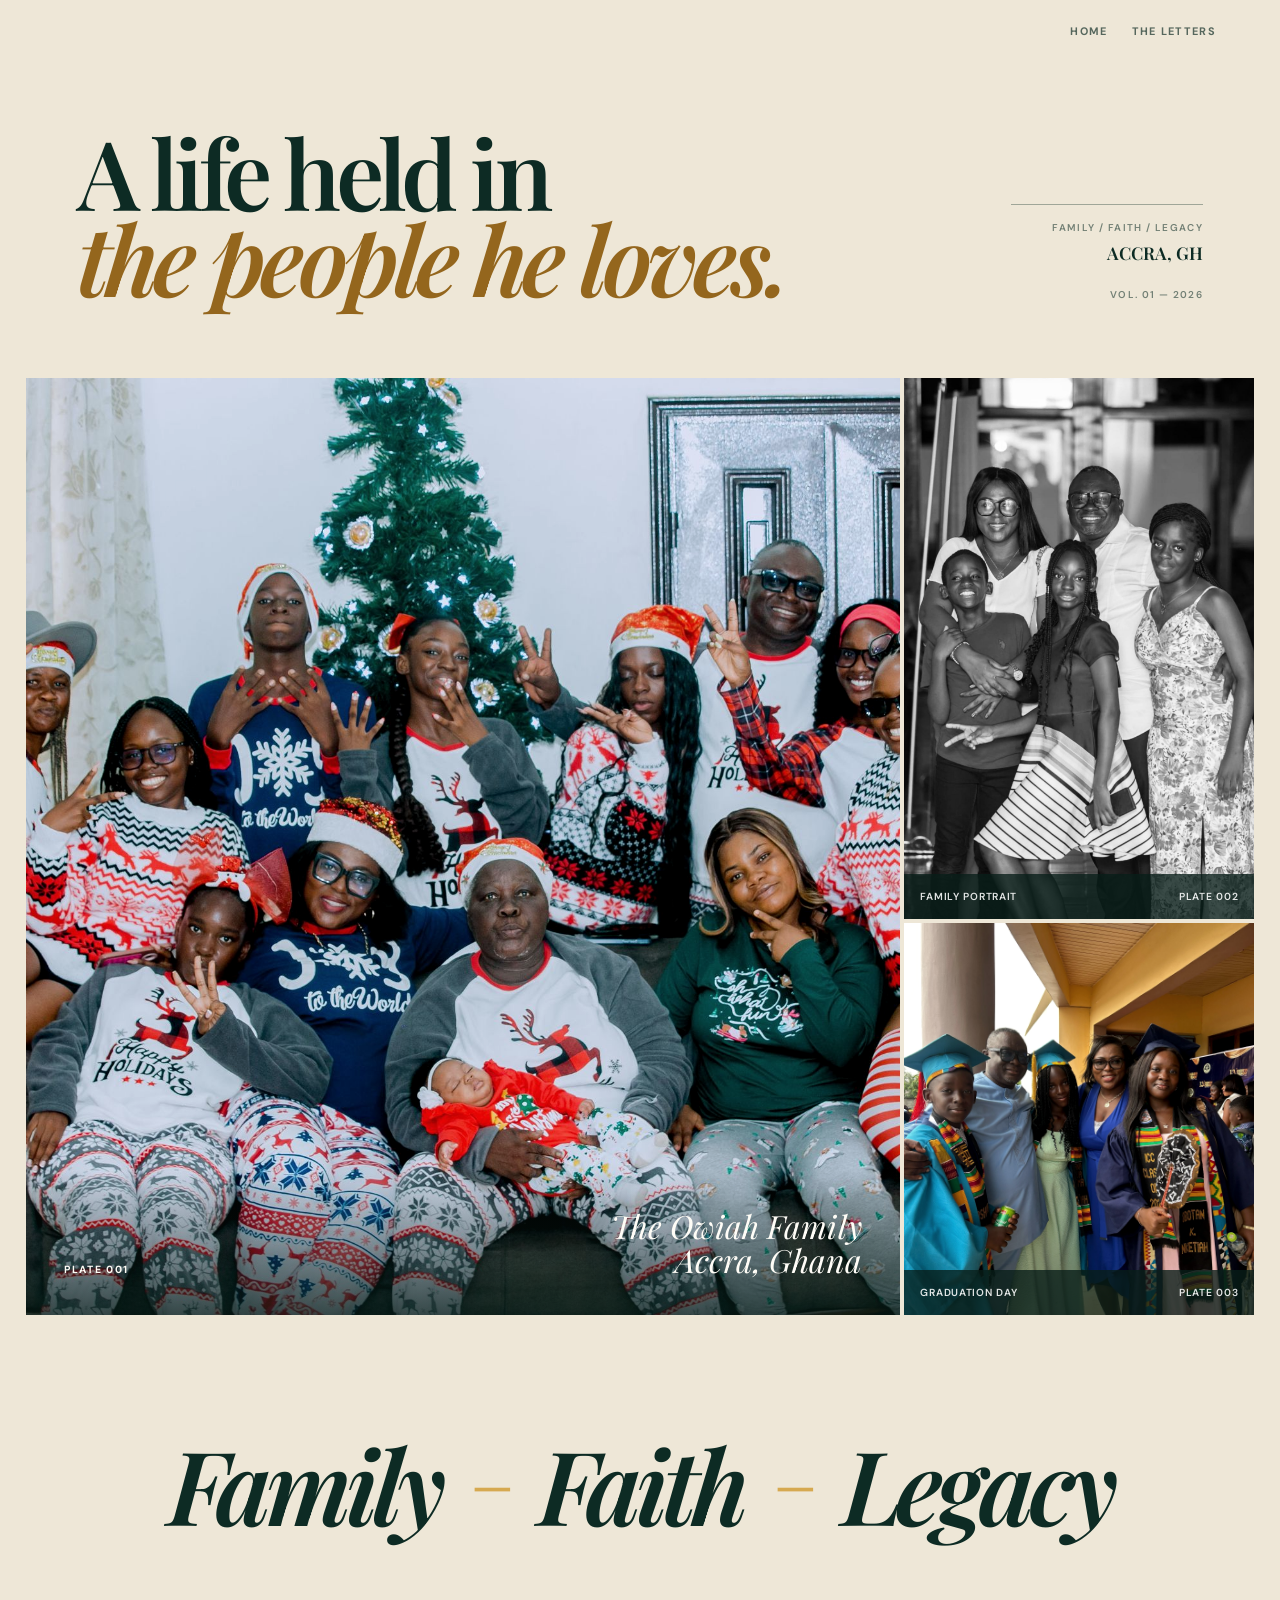
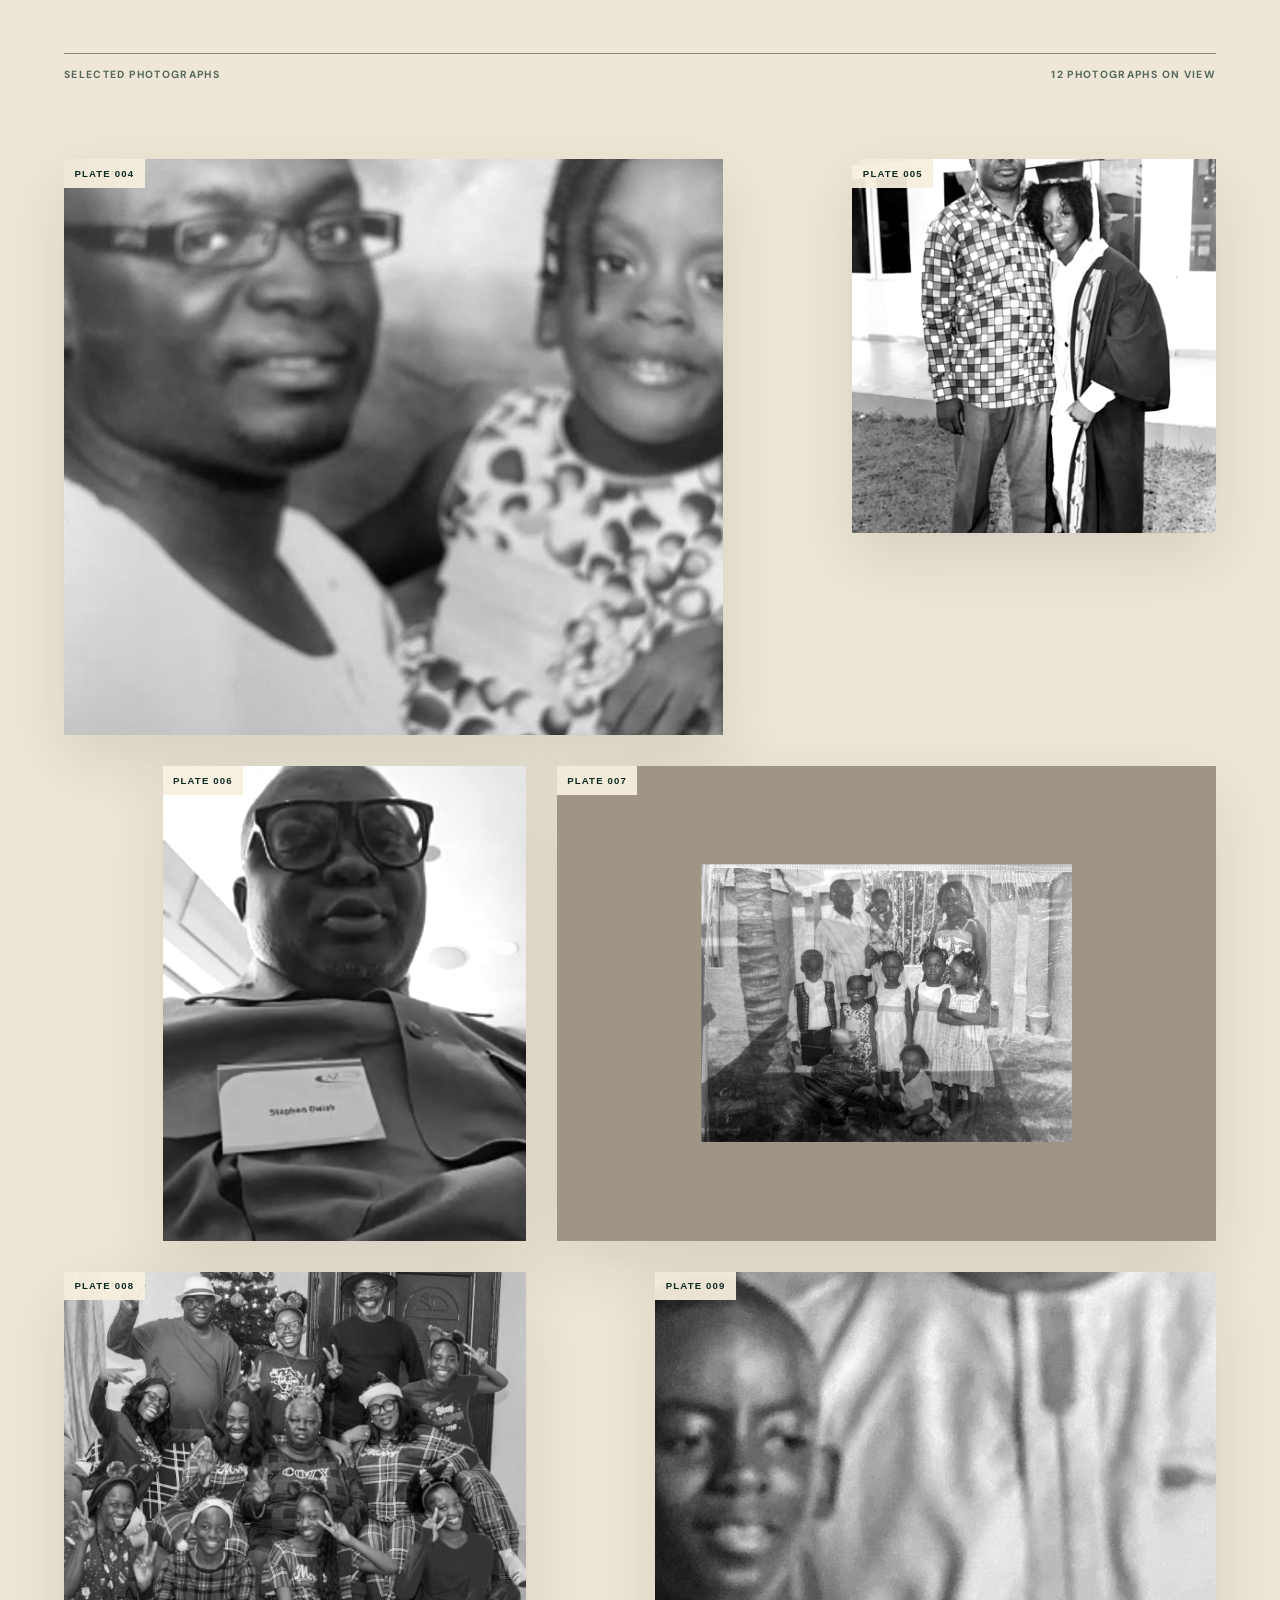
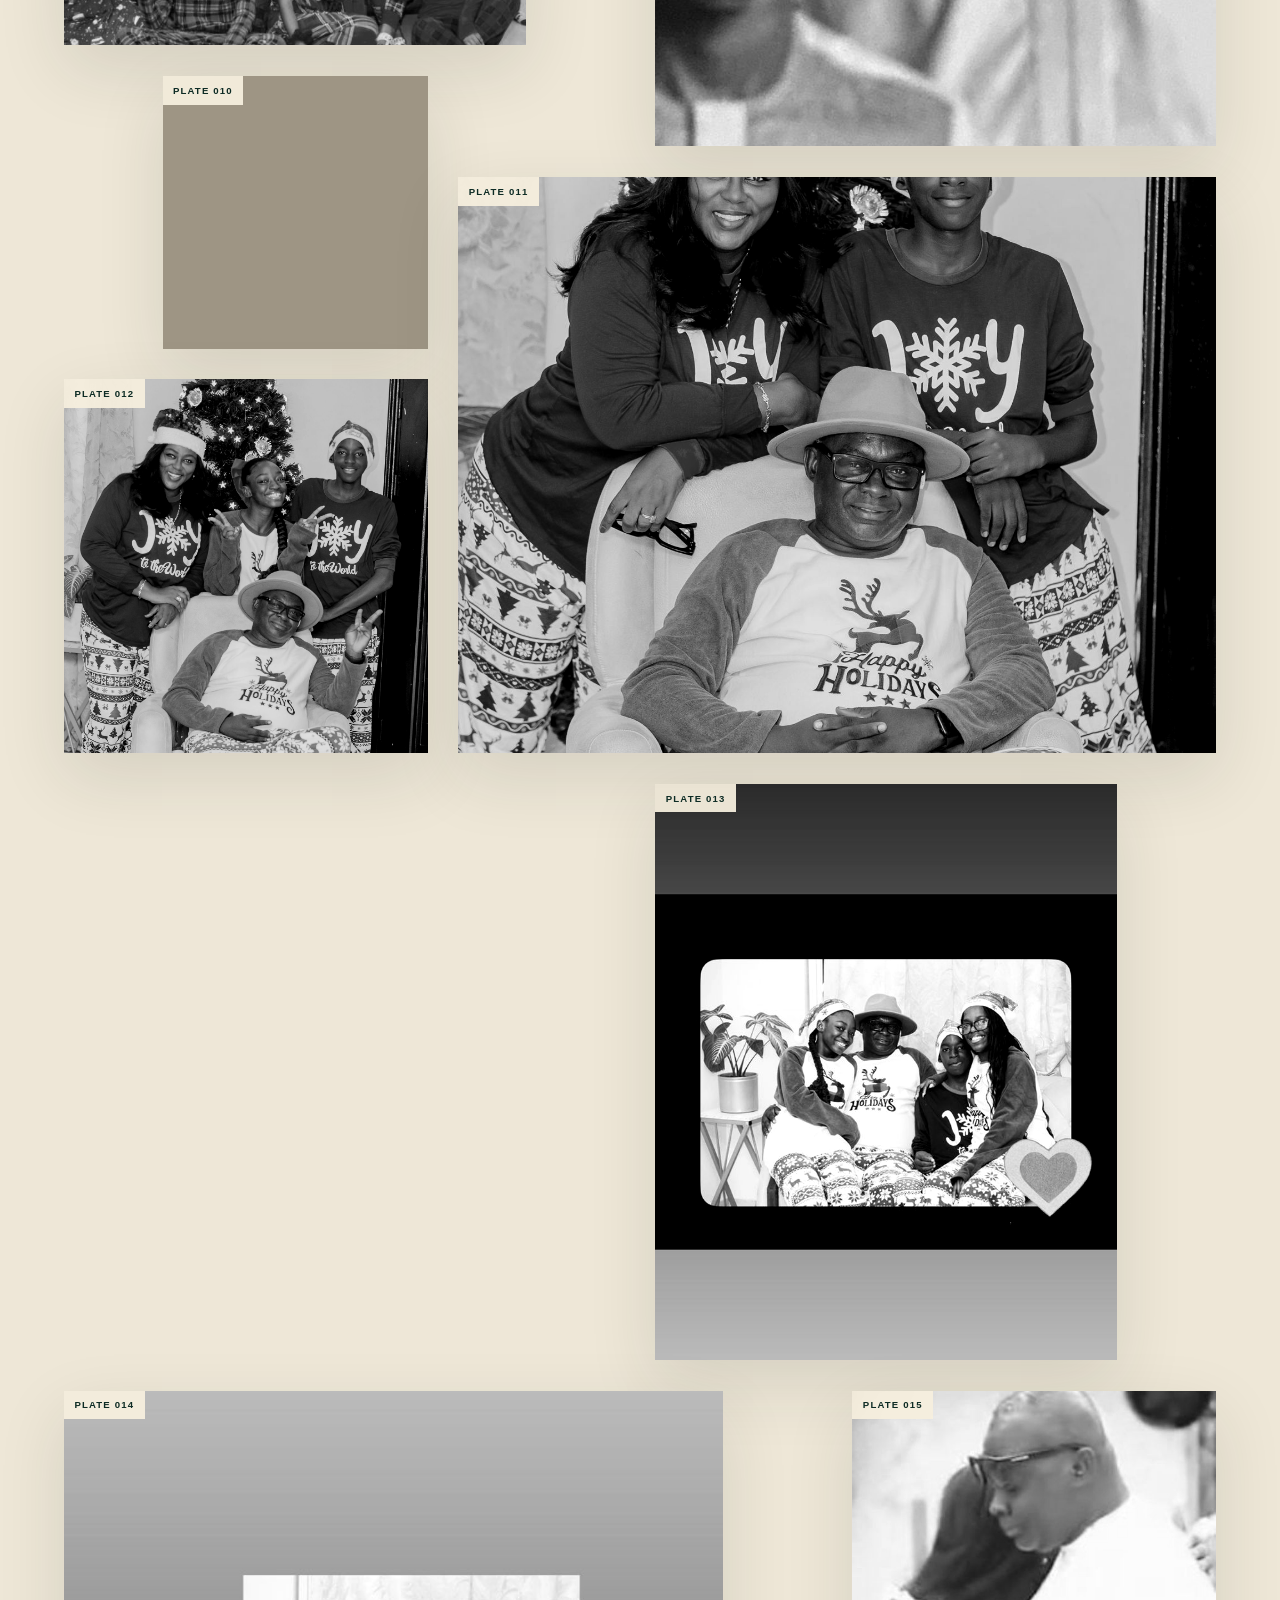
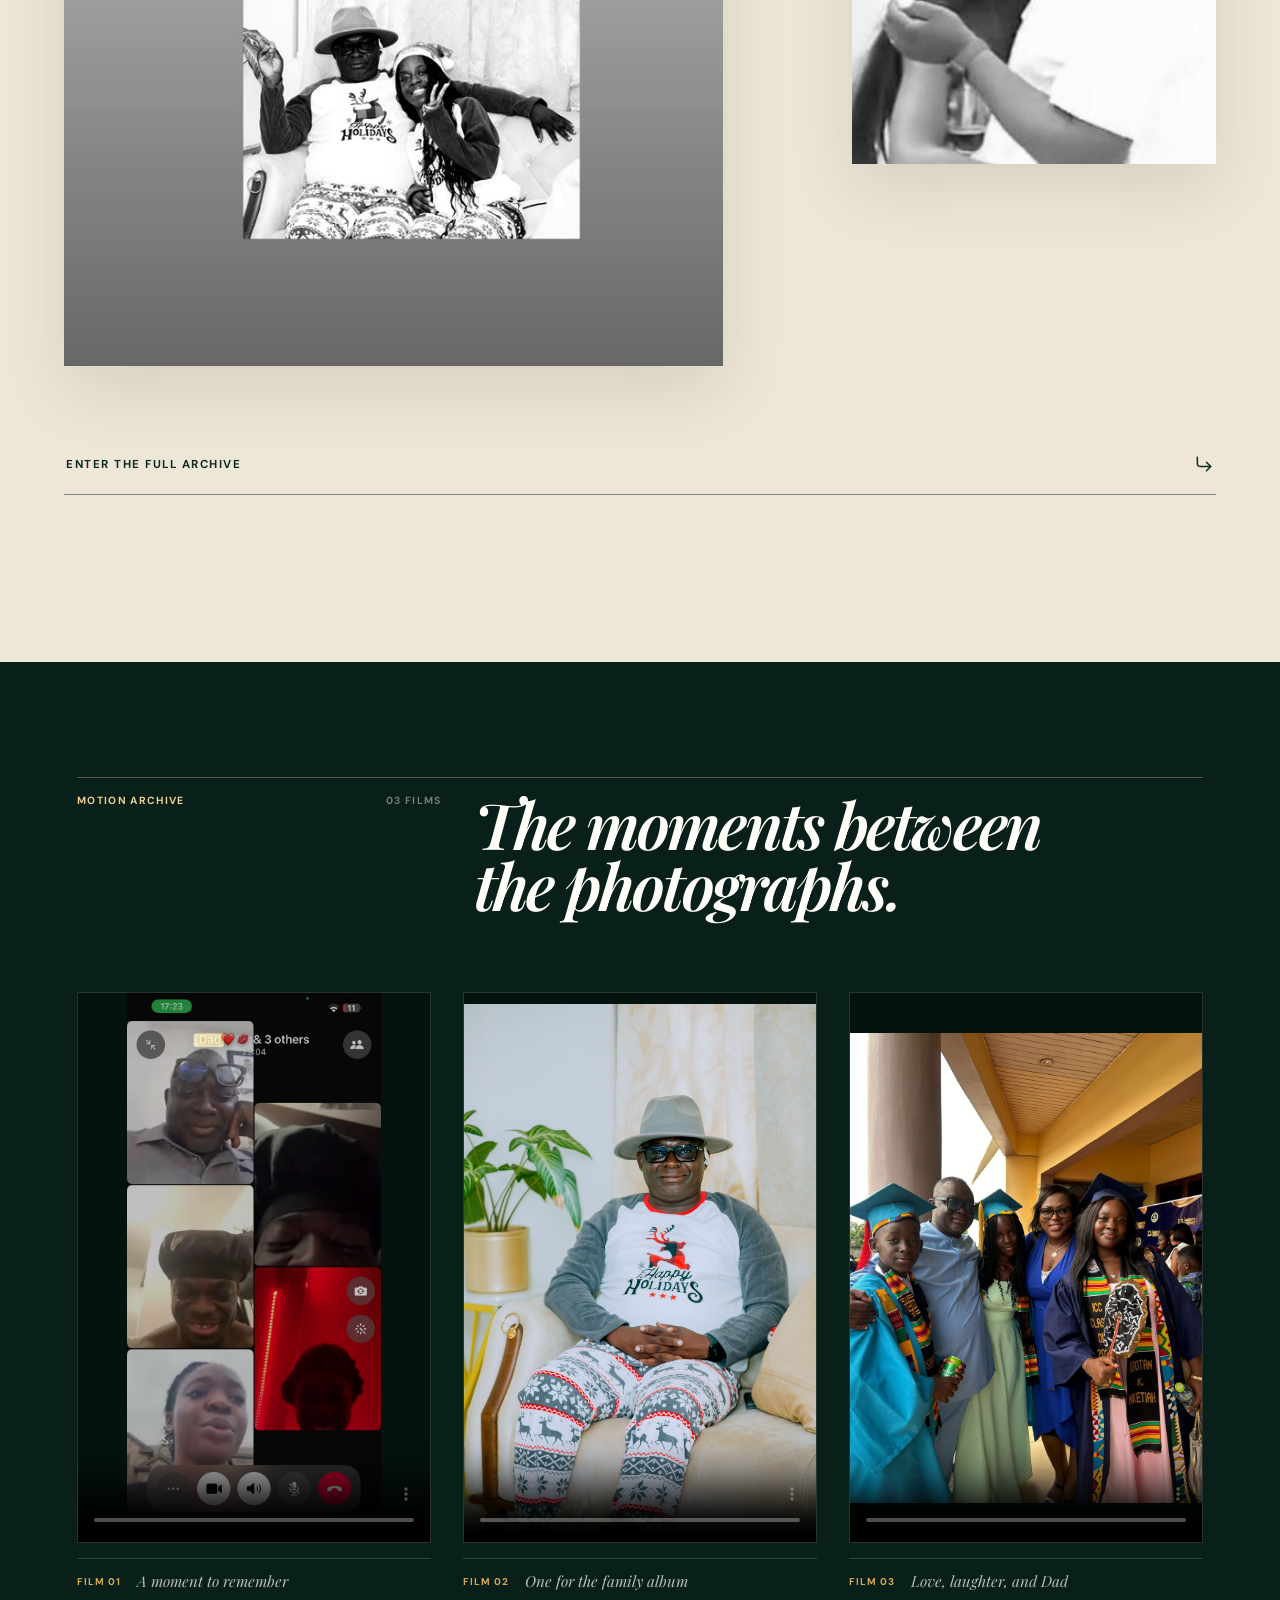
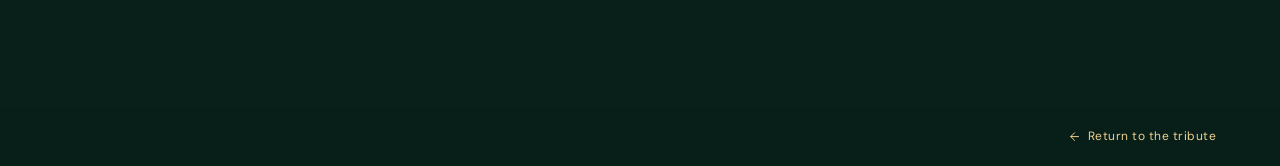
==== commit 05ad7b3d: "Add files via upload" ====
--- a/gallery.html
+++ b/gallery.html
@@ -12,6 +12,16 @@
     <link rel="stylesheet" href="styles.css" />
   </head>
   <body class="gallery-page">
+    <svg class="feather-sprite" aria-hidden="true">
+      <symbol id="icon-heart" viewBox="0 0 24 24"><path d="M20.84 4.61a5.5 5.5 0 0 0-7.78 0L12 5.67l-1.06-1.06a5.5 5.5 0 0 0-7.78 7.78L12 21.23l8.84-8.84a5.5 5.5 0 0 0 0-7.78z"></path></symbol>
+      <symbol id="icon-arrow-down" viewBox="0 0 24 24"><line x1="12" y1="5" x2="12" y2="19"></line><polyline points="19 12 12 19 5 12"></polyline></symbol>
+      <symbol id="icon-arrow-up" viewBox="0 0 24 24"><line x1="12" y1="19" x2="12" y2="5"></line><polyline points="5 12 12 5 19 12"></polyline></symbol>
+      <symbol id="icon-arrow-left" viewBox="0 0 24 24"><line x1="19" y1="12" x2="5" y2="12"></line><polyline points="12 19 5 12 12 5"></polyline></symbol>
+      <symbol id="icon-external-link" viewBox="0 0 24 24"><path d="M18 13v6a2 2 0 0 1-2 2H5a2 2 0 0 1-2-2V8a2 2 0 0 1 2-2h6"></path><polyline points="15 3 21 3 21 9"></polyline><line x1="10" y1="14" x2="21" y2="3"></line></symbol>
+      <symbol id="icon-corner-down-right" viewBox="0 0 24 24"><polyline points="15 10 20 15 15 20"></polyline><path d="M4 4v7a4 4 0 0 0 4 4h12"></path></symbol>
+      <symbol id="icon-x" viewBox="0 0 24 24"><line x1="18" y1="6" x2="6" y2="18"></line><line x1="6" y1="6" x2="18" y2="18"></line></symbol>
+      <symbol id="icon-star" viewBox="0 0 24 24"><polygon points="12 2 15.09 8.26 22 9.27 17 14.14 18.18 21.02 12 17.77 5.82 21.02 7 14.14 2 9.27 8.91 8.26 12 2"></polygon></symbol>
+    </svg>
     <nav class="gallery-nav" aria-label="Gallery navigation">
       <div class="gallery-nav__links">
         <a href="index.html">Home</a>
@@ -64,7 +74,7 @@
           <div class="archive-grid" id="memoryReel" aria-label="More family photographs"></div>
           <button class="archive-toggle" id="archiveToggle" type="button" aria-expanded="false">
             <span>Enter the full archive</span>
-            <span aria-hidden="true">↘</span>
+            <svg class="feather-icon" aria-hidden="true"><use href="#icon-corner-down-right"></use></svg>
           </button>
         </div>
 
@@ -101,11 +111,11 @@
     </main>
 
     <footer class="site-footer">
-      <a href="index.html">Return to the tribute ↑</a>
+      <a href="index.html"><svg class="feather-icon" aria-hidden="true"><use href="#icon-arrow-left"></use></svg> Return to the tribute</a>
     </footer>
 
     <dialog class="lightbox" id="photoLightbox" aria-label="Enlarged family photograph">
-      <button class="lightbox__close" id="lightboxClose" type="button" aria-label="Close photograph">×</button>
+      <button class="lightbox__close" id="lightboxClose" type="button" aria-label="Close photograph"><svg class="feather-icon" aria-hidden="true"><use href="#icon-x"></use></svg></button>
       <img id="lightboxImage" src="" alt="" />
       <p id="lightboxCaption"></p>
     </dialog>
--- a/styles.css
+++ b/styles.css
@@ -225,6 +225,11 @@
   transition: opacity 240ms ease 120ms, transform 300ms ease 100ms;
 }
 
+.envelope__seal .feather-icon {
+  width: 1.2rem;
+  height: 1.2rem;
+}
+
 .envelope-intro.is-opening .envelope__flap {
   transform: rotateX(180deg);
 }
@@ -266,6 +271,24 @@
 
 a {
   color: inherit;
+}
+
+.feather-sprite {
+  position: absolute;
+  width: 0;
+  height: 0;
+  overflow: hidden;
+}
+
+.feather-icon {
+  width: 1.1em;
+  height: 1.1em;
+  flex: none;
+  fill: none;
+  stroke: currentColor;
+  stroke-width: 1.8;
+  stroke-linecap: round;
+  stroke-linejoin: round;
 }
 
 .page-glow {
@@ -458,10 +481,11 @@
   transition: background 200ms ease, color 200ms ease, transform 200ms ease;
 }
 
-.button span {
+.button > .feather-icon {
   display: grid;
   width: 2rem;
   height: 2rem;
+  padding: 0.5rem;
   place-items: center;
   border-radius: 50%;
   color: var(--forest-deep);
@@ -475,8 +499,8 @@
   transform: translateY(-2px);
 }
 
-.button:hover span,
-.button:focus-visible span {
+.button:hover > .feather-icon,
+.button:focus-visible > .feather-icon {
   background: var(--white);
 }
 
@@ -513,6 +537,12 @@
   font-size: clamp(1.25rem, 2.5vw, 2rem);
   background: rgba(255, 255, 255, 0.05);
   backdrop-filter: blur(4px);
+}
+
+.hero__seal > span .feather-icon {
+  width: 2rem;
+  height: 2rem;
+  color: #e88f8f;
 }
 
 .hero__year {
@@ -992,10 +1022,10 @@
   transition: color 220ms ease, padding 220ms ease;
 }
 
-.gallery-portal__link span:last-child {
+.gallery-portal__link > .feather-icon {
+  width: 1.25rem;
+  height: 1.25rem;
   color: #976a22;
-  font-size: 1.5rem;
-  line-height: 1;
   transition: transform 220ms ease;
 }
 
@@ -1006,8 +1036,8 @@
   color: #976a22;
 }
 
-.gallery-portal__link:hover span:last-child,
-.gallery-portal__link:focus-visible span:last-child {
+.gallery-portal__link:hover > .feather-icon,
+.gallery-portal__link:focus-visible > .feather-icon {
   transform: translate(0.2rem, -0.2rem);
 }
 
@@ -1331,7 +1361,7 @@
   z-index: 2;
   right: 0;
   bottom: 0;
-  content: "OPEN ↗";
+  content: "OPEN";
   padding: 0.65rem 0.75rem;
   color: var(--gold-light);
   background: rgba(8, 30, 25, 0.94);
@@ -1393,12 +1423,13 @@
   cursor: pointer;
 }
 
-.archive-toggle span:last-child {
-  font-size: 1.4rem;
+.archive-toggle > .feather-icon {
+  width: 1.25rem;
+  height: 1.25rem;
   transition: transform 300ms ease;
 }
 
-.archive-toggle[aria-expanded="true"] span:last-child {
+.archive-toggle[aria-expanded="true"] > .feather-icon {
   transform: rotate(180deg);
 }
 
@@ -1702,8 +1733,10 @@
 .blessing__ornament {
   position: absolute;
   color: rgba(168, 118, 40, 0.08);
-  font-size: clamp(18rem, 48vw, 42rem);
+  width: clamp(18rem, 48vw, 42rem);
+  height: auto;
   line-height: 1;
+  stroke-width: 0.3;
   transform: translateY(-3%);
   user-select: none;
 }
@@ -1769,9 +1802,10 @@
   transform: scale(0.98);
 }
 
-.heart-button span {
+.heart-button .feather-icon {
+  width: 1rem;
+  height: 1rem;
   color: #f19b91;
-  font-size: 1rem;
 }
 
 .site-footer {
@@ -1790,6 +1824,9 @@
 }
 
 .site-footer a {
+  display: inline-flex;
+  align-items: center;
+  gap: 0.45rem;
   color: var(--gold-light);
   text-decoration: none;
 }
@@ -1805,9 +1842,15 @@
 .floating-heart {
   position: absolute;
   bottom: -3rem;
+  width: var(--heart-size);
+  height: var(--heart-size);
   animation: float-heart var(--duration) cubic-bezier(0.2, 0.7, 0.2, 1) forwards;
   color: var(--heart-color);
-  font-size: var(--heart-size);
+  fill: none;
+  stroke: currentColor;
+  stroke-width: 1.8;
+  stroke-linecap: round;
+  stroke-linejoin: round;
   filter: drop-shadow(0 0.25rem 0.2rem rgba(0, 0, 0, 0.08));
 }
 
@@ -2129,6 +2172,14 @@
     min-height: 0;
   }
 
+  .message-card__photo--faces {
+    aspect-ratio: 4 / 5;
+  }
+
+  .message-card__photo--faces img {
+    object-position: center top;
+  }
+
   .message-card__number {
     margin-bottom: 1.2rem;
   }
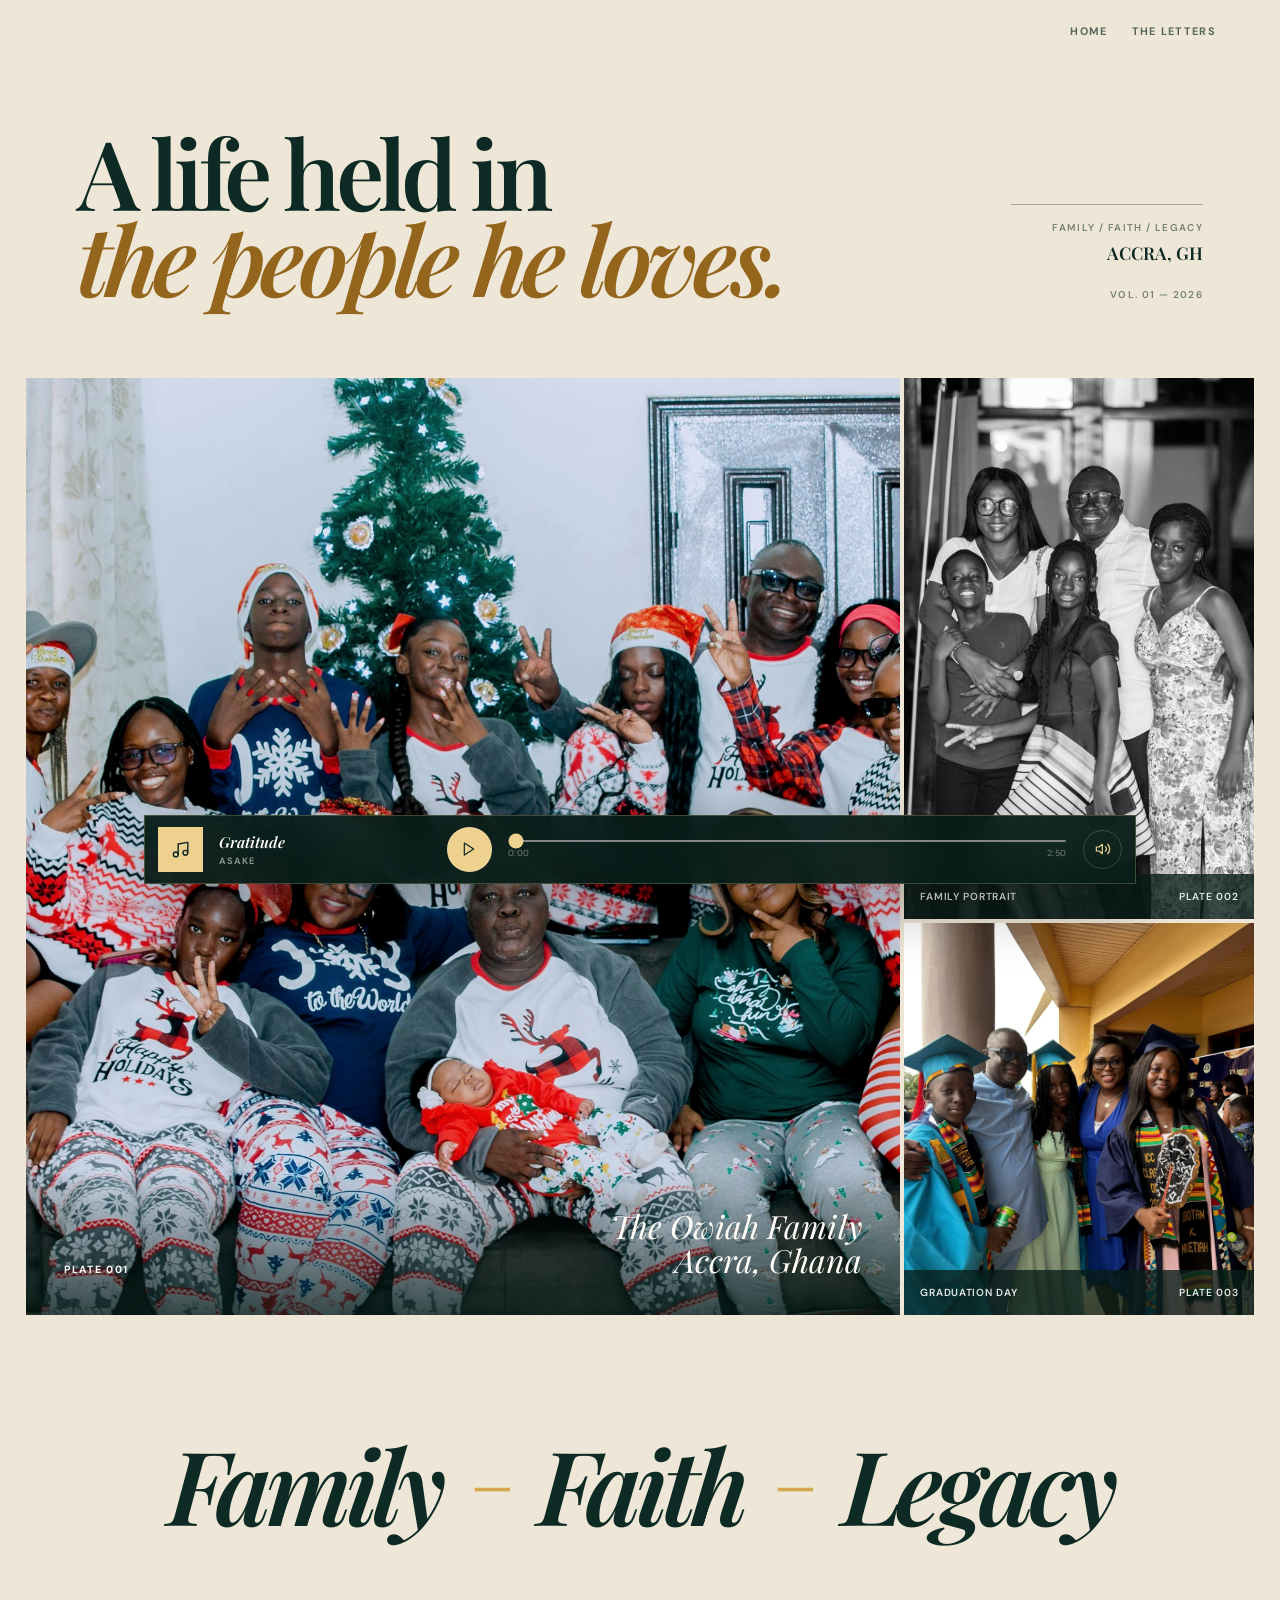
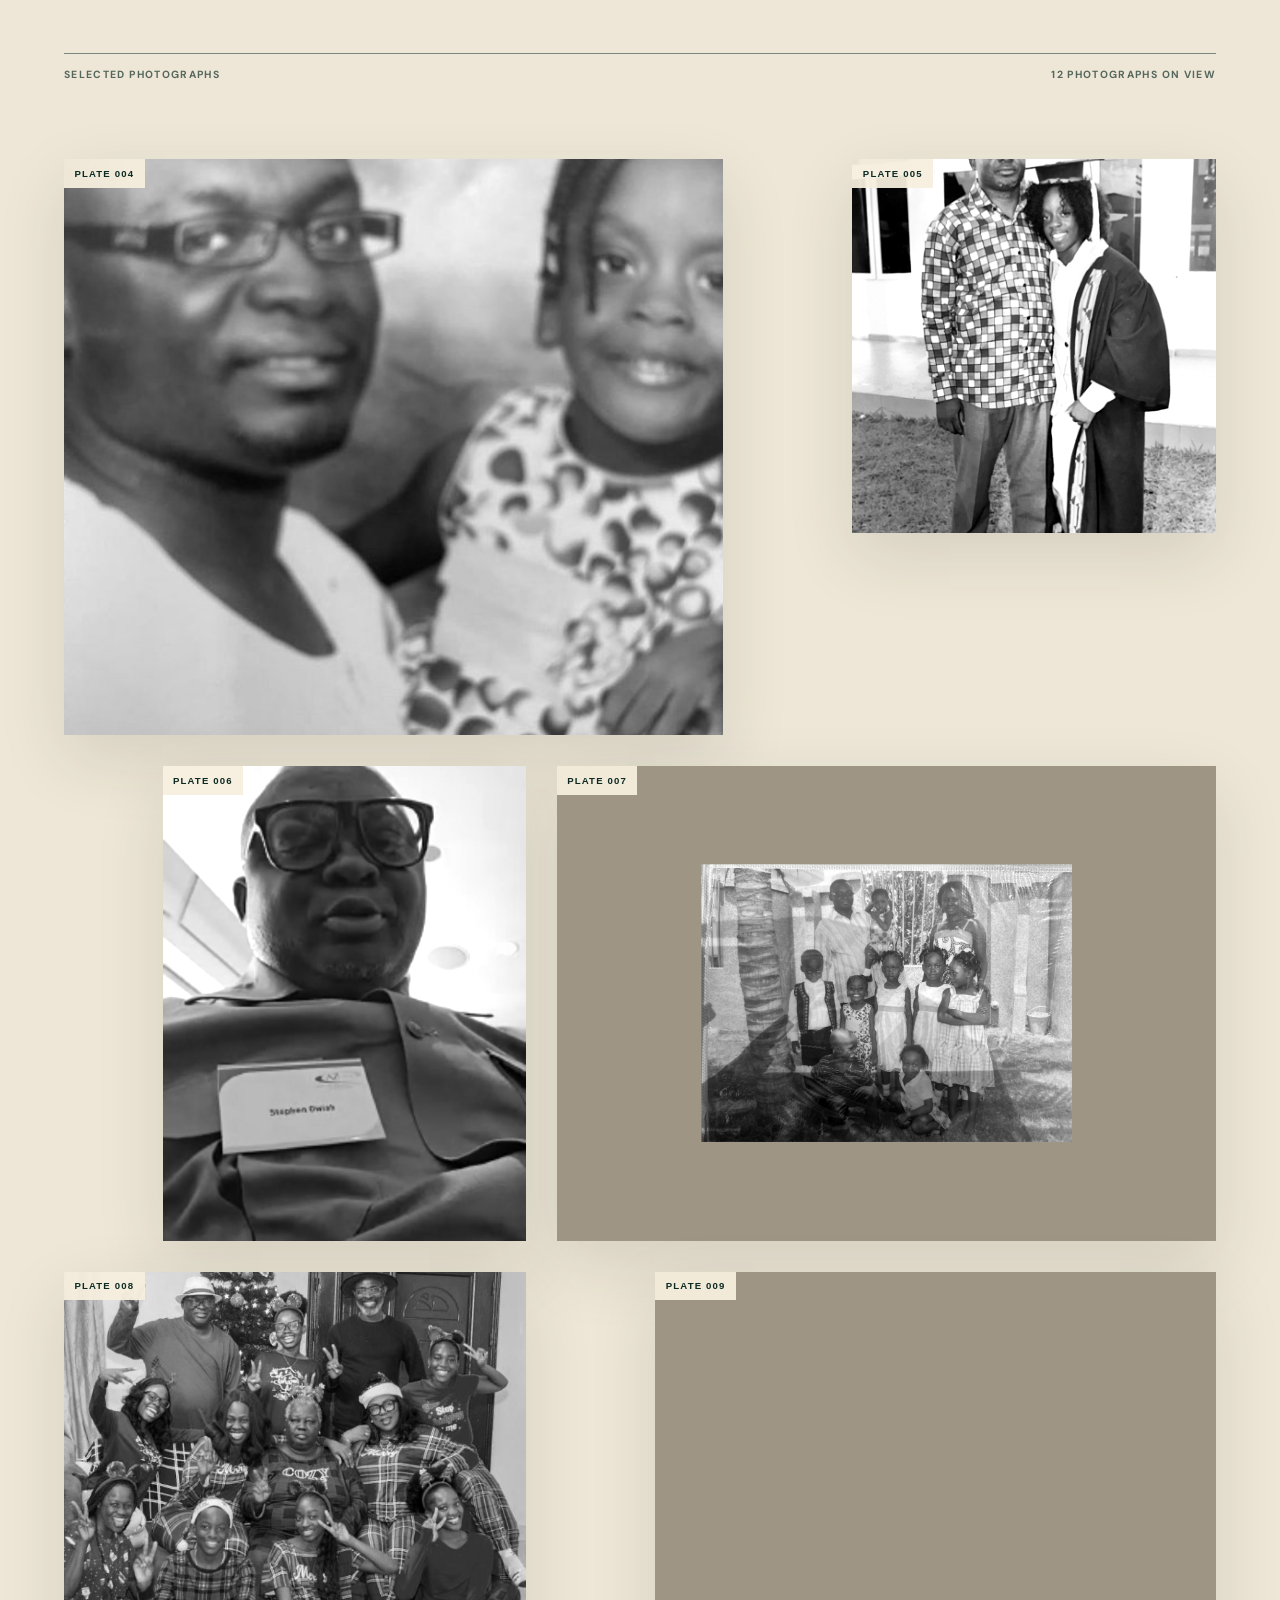
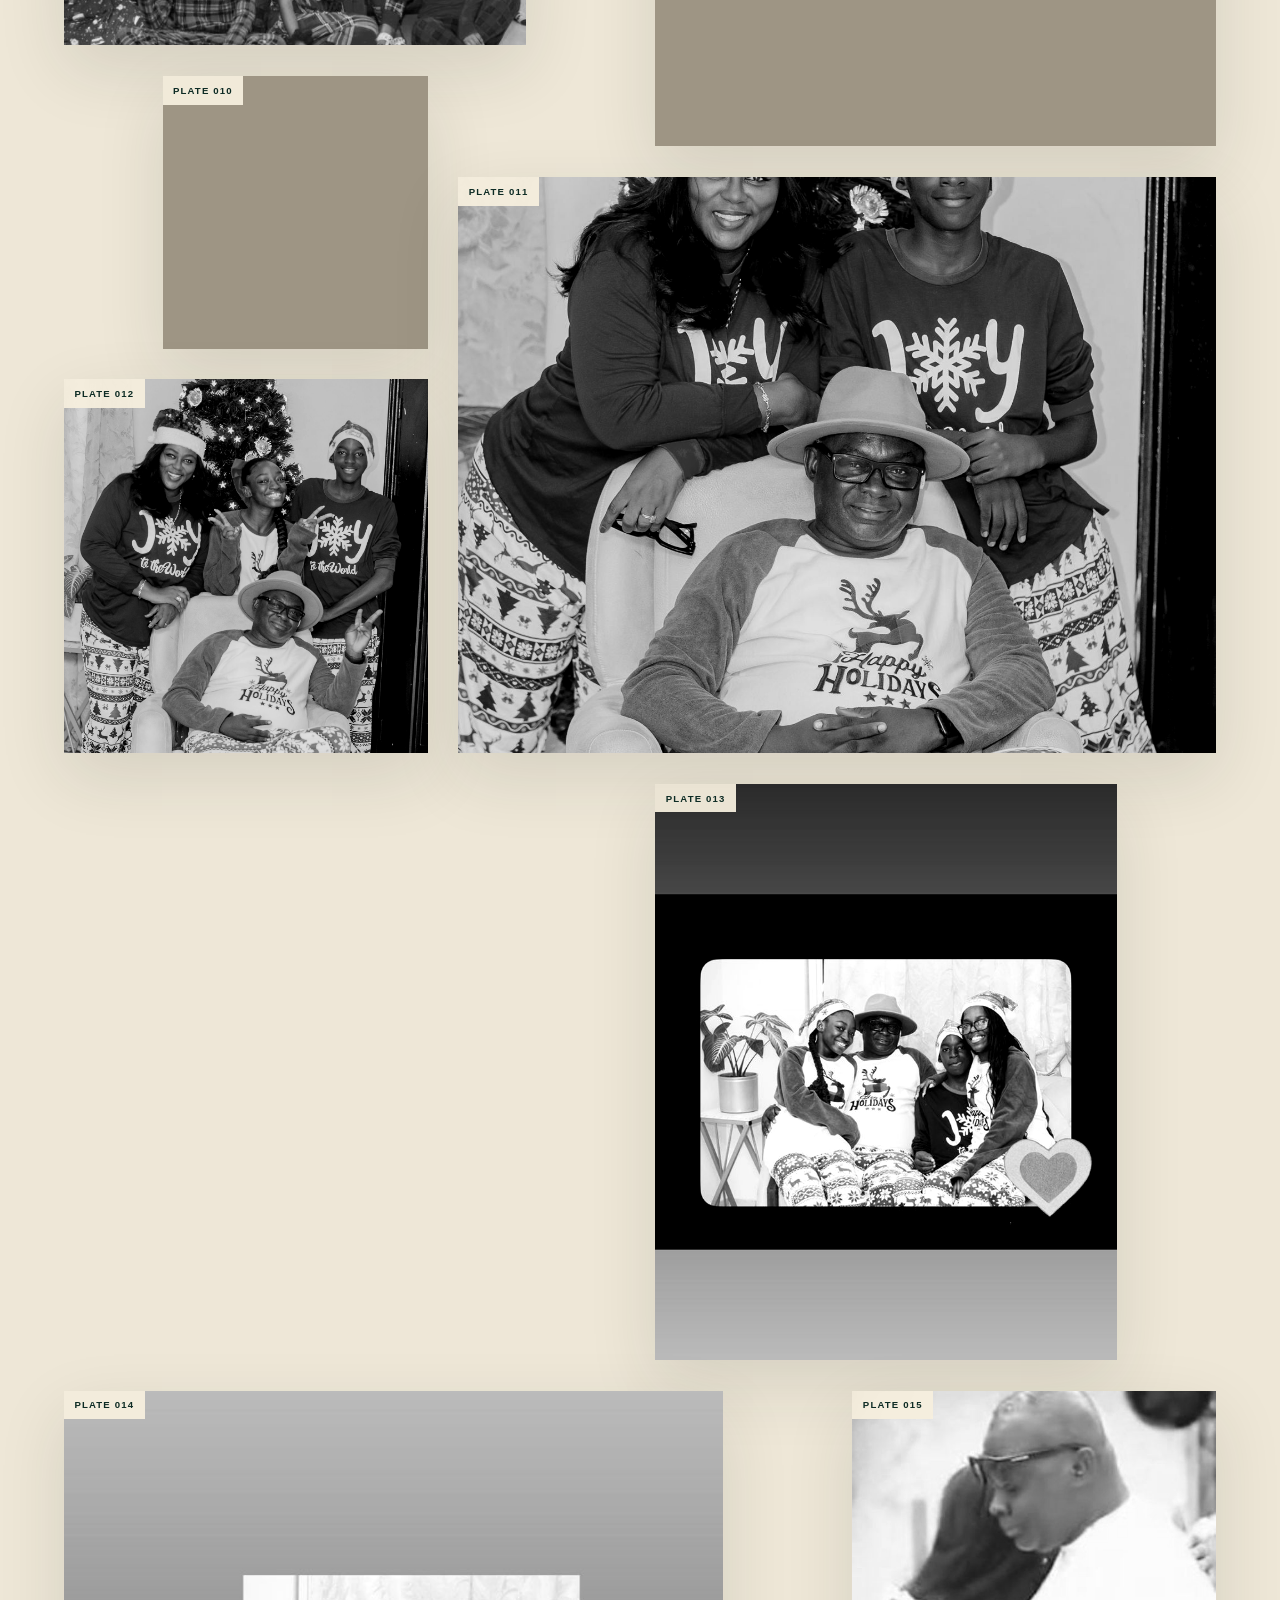
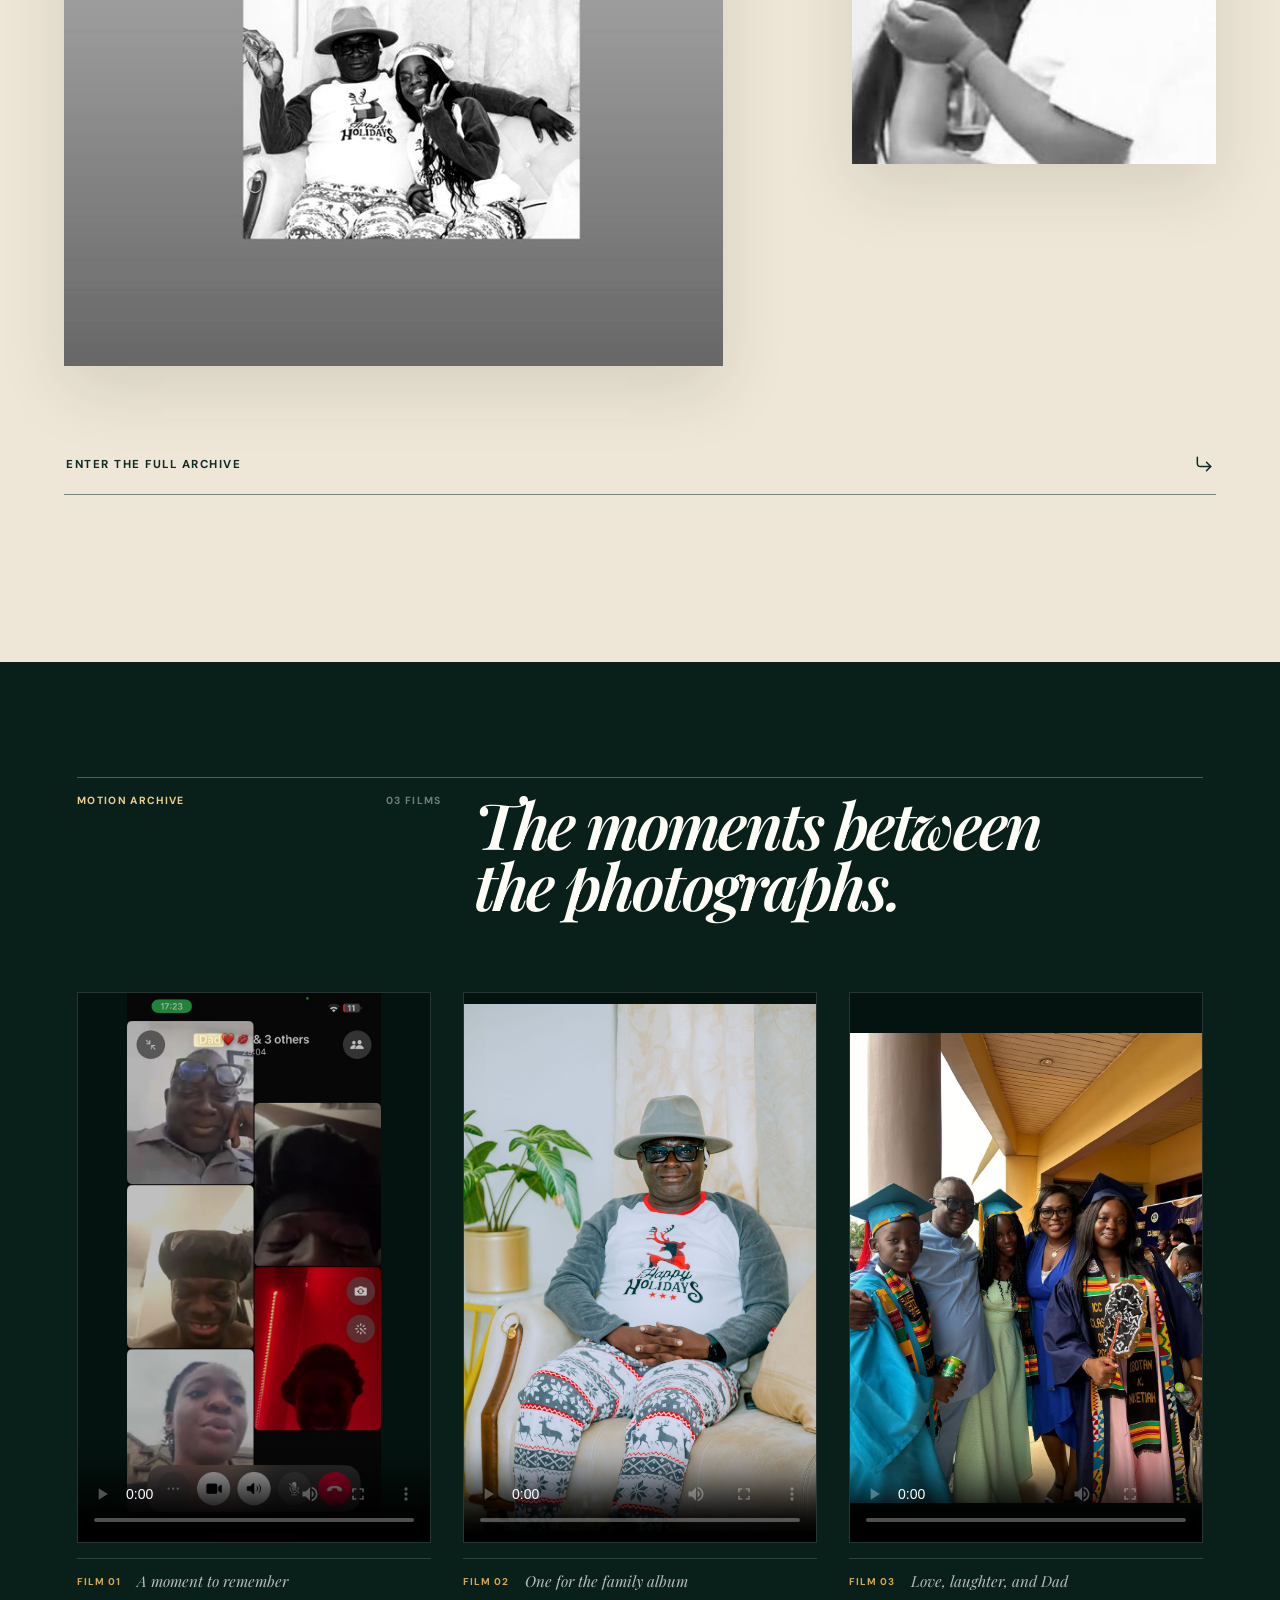
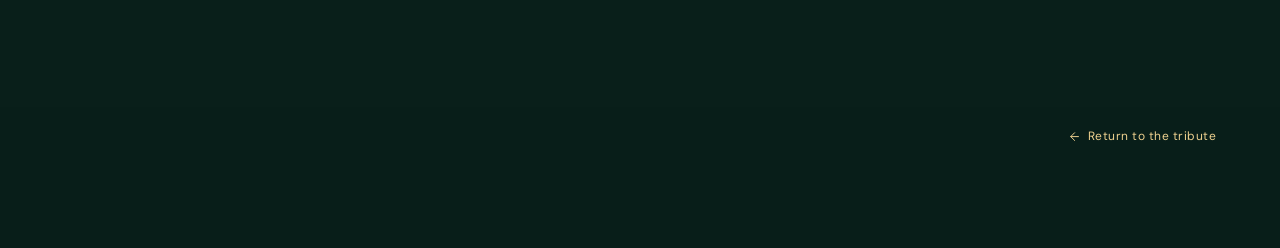
==== commit 58d47ac6: "Add files via upload" ====
--- a/gallery.html
+++ b/gallery.html
@@ -21,6 +21,11 @@
       <symbol id="icon-corner-down-right" viewBox="0 0 24 24"><polyline points="15 10 20 15 15 20"></polyline><path d="M4 4v7a4 4 0 0 0 4 4h12"></path></symbol>
       <symbol id="icon-x" viewBox="0 0 24 24"><line x1="18" y1="6" x2="6" y2="18"></line><line x1="6" y1="6" x2="18" y2="18"></line></symbol>
       <symbol id="icon-star" viewBox="0 0 24 24"><polygon points="12 2 15.09 8.26 22 9.27 17 14.14 18.18 21.02 12 17.77 5.82 21.02 7 14.14 2 9.27 8.91 8.26 12 2"></polygon></symbol>
+      <symbol id="icon-music" viewBox="0 0 24 24"><path d="M9 18V5l12-2v13"></path><circle cx="6" cy="18" r="3"></circle><circle cx="18" cy="16" r="3"></circle></symbol>
+      <symbol id="icon-play" viewBox="0 0 24 24"><polygon points="5 3 19 12 5 21 5 3"></polygon></symbol>
+      <symbol id="icon-pause" viewBox="0 0 24 24"><rect x="6" y="4" width="4" height="16"></rect><rect x="14" y="4" width="4" height="16"></rect></symbol>
+      <symbol id="icon-volume-2" viewBox="0 0 24 24"><polygon points="11 5 6 9 2 9 2 15 6 15 11 19 11 5"></polygon><path d="M19.07 4.93a10 10 0 0 1 0 14.14"></path><path d="M15.54 8.46a5 5 0 0 1 0 7.07"></path></symbol>
+      <symbol id="icon-volume-x" viewBox="0 0 24 24"><polygon points="11 5 6 9 2 9 2 15 6 15 11 19 11 5"></polygon><line x1="23" y1="9" x2="17" y2="15"></line><line x1="17" y1="9" x2="23" y2="15"></line></symbol>
     </svg>
     <nav class="gallery-nav" aria-label="Gallery navigation">
       <div class="gallery-nav__links">
@@ -28,6 +33,22 @@
         <a href="index.html#messages">The letters</a>
       </div>
     </nav>
+
+    <aside class="music-bar is-visible" id="musicBar" aria-label="Soundtrack controls" aria-hidden="false">
+      <div class="music-bar__art" aria-hidden="true"><svg class="feather-icon"><use href="#icon-music"></use></svg></div>
+      <div class="music-bar__track"><strong>Gratitude</strong><span>Asake</span></div>
+      <button class="music-bar__control music-bar__play" id="musicToggle" type="button" aria-label="Play soundtrack">
+        <svg class="feather-icon" aria-hidden="true"><use id="musicToggleIcon" href="#icon-play"></use></svg>
+      </button>
+      <div class="music-bar__timeline">
+        <input id="musicProgress" type="range" min="0" max="100" value="0" step="0.1" aria-label="Seek soundtrack" />
+        <div class="music-bar__time"><span id="musicCurrentTime">0:00</span><span id="musicDuration">2:50</span></div>
+      </div>
+      <button class="music-bar__control" id="musicMute" type="button" aria-label="Mute soundtrack">
+        <svg class="feather-icon" aria-hidden="true"><use id="musicMuteIcon" href="#icon-volume-2"></use></svg>
+      </button>
+    </aside>
+    <audio id="soundtrackAudio" src="asake-asake-gratitude-official-visualizer.m4a" preload="auto" autoplay loop></audio>
 
     <main>
       <section class="portrait-section archive" id="archive" aria-label="The Owiah family archive">
--- a/styles.css
+++ b/styles.css
@@ -1625,6 +1625,15 @@
   transition: transform 600ms ease;
 }
 
+.message-card__photo--ebo {
+  background: #102f27;
+}
+
+.message-card__photo--ebo img {
+  object-fit: contain;
+  object-position: center;
+}
+
 .message-card:hover .message-card__photo img {
   transform: scale(1.025);
 }
@@ -1716,6 +1725,337 @@
 
 .message-card footer strong span {
   font-size: 1rem;
+}
+
+.soundtrack {
+  display: grid;
+  grid-template-columns: minmax(17rem, 0.72fr) minmax(0, 1.28fr);
+  align-items: center;
+  gap: clamp(3rem, 8vw, 8rem);
+  padding: clamp(6rem, 10vw, 10rem) clamp(1.25rem, 7vw, 7rem);
+  color: var(--forest-deep);
+  background: #e6d4a8;
+}
+
+.soundtrack__copy {
+  padding-top: 1rem;
+  border-top: 1px solid rgba(13, 43, 36, 0.42);
+}
+
+.soundtrack__number {
+  margin-bottom: clamp(2.5rem, 6vw, 5rem);
+  color: rgba(13, 43, 36, 0.58);
+  font-size: 0.65rem;
+  font-weight: 700;
+  letter-spacing: 0.15em;
+  text-transform: uppercase;
+}
+
+.soundtrack h2 {
+  margin: 0;
+  color: var(--forest-deep);
+  font-family: var(--serif);
+  font-size: clamp(4rem, 8vw, 8rem);
+  font-style: italic;
+  font-weight: 600;
+  letter-spacing: -0.065em;
+  line-height: 0.82;
+}
+
+.soundtrack__artist {
+  margin: 1rem 0 2.25rem;
+  color: #93641c;
+  font-size: 0.72rem;
+  font-weight: 700;
+  letter-spacing: 0.18em;
+  text-transform: uppercase;
+}
+
+.soundtrack__note {
+  max-width: 27rem;
+  margin-bottom: 2rem;
+  color: rgba(13, 43, 36, 0.66);
+  line-height: 1.75;
+}
+
+.soundtrack__instruction {
+  margin: 0;
+  color: rgba(13, 43, 36, 0.46);
+  font-size: 0.64rem;
+  font-weight: 700;
+  letter-spacing: 0.12em;
+  text-transform: uppercase;
+}
+
+.soundtrack__link {
+  display: inline-flex;
+  align-items: center;
+  gap: 0.6rem;
+  padding-bottom: 0.35rem;
+  border-bottom: 1px solid currentColor;
+  color: var(--forest-deep);
+  font-size: 0.68rem;
+  font-weight: 700;
+  letter-spacing: 0.12em;
+  text-decoration: none;
+  text-transform: uppercase;
+}
+
+.soundtrack__link .feather-icon {
+  transition: transform 200ms ease;
+}
+
+.soundtrack__link:hover .feather-icon,
+.soundtrack__link:focus-visible .feather-icon {
+  transform: translate(0.15rem, -0.15rem);
+}
+
+.soundtrack__media {
+  min-width: 0;
+}
+
+.soundtrack__player {
+  position: relative;
+  aspect-ratio: 16 / 9;
+  overflow: hidden;
+  border: clamp(0.45rem, 1vw, 0.8rem) solid var(--forest-deep);
+  background: #071712;
+  box-shadow: 0 2rem 5rem rgba(48, 44, 29, 0.2);
+}
+
+.soundtrack__player iframe {
+  position: absolute;
+  inset: 0;
+  width: 100%;
+  height: 100%;
+  border: 0;
+}
+
+.soundtrack__player--audio {
+  display: grid;
+  place-items: center;
+  isolation: isolate;
+  background:
+    radial-gradient(circle at 50% 45%, rgba(238, 209, 143, 0.18), transparent 28%),
+    linear-gradient(145deg, #0d3028, #061c17);
+}
+
+.soundtrack__player--audio::before,
+.soundtrack__player--audio::after {
+  position: absolute;
+  z-index: -1;
+  width: 62%;
+  aspect-ratio: 1;
+  border: 1px solid rgba(238, 209, 143, 0.12);
+  border-radius: 50%;
+  content: "";
+}
+
+.soundtrack__player--audio::after {
+  width: 82%;
+}
+
+.soundtrack__monogram {
+  display: grid;
+  width: clamp(4.5rem, 9vw, 7rem);
+  aspect-ratio: 1;
+  place-items: center;
+  border: 1px solid rgba(238, 209, 143, 0.55);
+  border-radius: 50%;
+  color: var(--gold-light);
+}
+
+.soundtrack__monogram .feather-icon {
+  width: 32%;
+  height: 32%;
+  stroke-width: 1.2;
+}
+
+.soundtrack__wave {
+  position: absolute;
+  bottom: 18%;
+  left: 50%;
+  display: flex;
+  height: 2rem;
+  align-items: center;
+  gap: clamp(0.18rem, 0.4vw, 0.35rem);
+  transform: translateX(-50%);
+}
+
+.soundtrack__wave i {
+  width: 2px;
+  height: var(--wave-height, 35%);
+  background: rgba(238, 209, 143, 0.72);
+  animation: soundtrack-wave 850ms ease-in-out infinite alternate;
+  animation-play-state: paused;
+}
+
+.soundtrack__wave i:nth-child(3n + 1) { --wave-height: 90%; animation-delay: -320ms; }
+.soundtrack__wave i:nth-child(3n + 2) { --wave-height: 55%; animation-delay: -610ms; }
+.soundtrack__wave i:nth-child(4n) { --wave-height: 25%; animation-delay: -180ms; }
+
+.soundtrack-playing .soundtrack__wave i {
+  animation-play-state: running;
+}
+
+.soundtrack__player--audio > p {
+  position: absolute;
+  right: 1.2rem;
+  bottom: 1rem;
+  left: 1.2rem;
+  display: flex;
+  justify-content: space-between;
+  margin: 0;
+  color: var(--gold-light);
+  font-size: 0.58rem;
+  font-weight: 700;
+  letter-spacing: 0.16em;
+}
+
+.soundtrack__player--audio > p span {
+  color: rgba(255, 255, 255, 0.45);
+}
+
+@keyframes soundtrack-wave {
+  from { transform: scaleY(0.45); }
+  to { transform: scaleY(1.25); }
+}
+
+.soundtrack__media > p {
+  display: flex;
+  justify-content: space-between;
+  margin: 0.75rem 0 0;
+  color: rgba(13, 43, 36, 0.55);
+  font-size: 0.62rem;
+  font-weight: 700;
+  letter-spacing: 0.12em;
+  text-transform: uppercase;
+}
+
+.music-bar {
+  position: fixed;
+  z-index: 900;
+  bottom: 1rem;
+  left: 50%;
+  display: grid;
+  width: min(62rem, calc(100% - 2rem));
+  grid-template-columns: auto minmax(7rem, 0.55fr) auto minmax(12rem, 1.45fr) auto;
+  align-items: center;
+  gap: 1rem;
+  padding: 0.7rem 0.8rem;
+  border: 1px solid rgba(238, 209, 143, 0.24);
+  color: var(--white);
+  background: rgba(7, 29, 24, 0.94);
+  box-shadow: 0 1.3rem 4rem rgba(0, 0, 0, 0.32);
+  opacity: 0;
+  pointer-events: none;
+  transform: translate(-50%, calc(100% + 2rem));
+  backdrop-filter: blur(18px);
+  transition: opacity 500ms ease, transform 650ms cubic-bezier(0.16, 1, 0.3, 1);
+}
+
+.music-bar.is-visible {
+  opacity: 1;
+  pointer-events: auto;
+  transform: translate(-50%, 0);
+}
+
+.music-bar__art {
+  display: grid;
+  width: 2.8rem;
+  aspect-ratio: 1;
+  place-items: center;
+  color: var(--forest-deep);
+  background: var(--gold-light);
+}
+
+.music-bar__art .feather-icon {
+  width: 1.2rem;
+  height: 1.2rem;
+}
+
+.music-bar__track {
+  display: grid;
+  min-width: 0;
+  gap: 0.16rem;
+}
+
+.music-bar__track strong {
+  overflow: hidden;
+  font-family: var(--serif);
+  font-size: 0.95rem;
+  font-style: italic;
+  font-weight: 600;
+  text-overflow: ellipsis;
+  white-space: nowrap;
+}
+
+.music-bar__track span {
+  color: rgba(255, 255, 255, 0.5);
+  font-size: 0.58rem;
+  font-weight: 700;
+  letter-spacing: 0.12em;
+  text-transform: uppercase;
+}
+
+.music-bar__control {
+  display: grid;
+  width: 2.45rem;
+  aspect-ratio: 1;
+  padding: 0;
+  place-items: center;
+  border: 1px solid rgba(255, 255, 255, 0.18);
+  border-radius: 50%;
+  color: var(--gold-light);
+  background: transparent;
+  cursor: pointer;
+  transition: color 180ms ease, background 180ms ease, transform 180ms ease;
+}
+
+.music-bar__control:hover,
+.music-bar__control:focus-visible {
+  color: var(--forest-deep);
+  background: var(--gold-light);
+  transform: scale(1.05);
+}
+
+.music-bar__control .feather-icon {
+  width: 1rem;
+  height: 1rem;
+}
+
+.music-bar__play {
+  width: 2.8rem;
+  color: var(--forest-deep);
+  background: var(--gold-light);
+}
+
+.music-bar__timeline {
+  display: grid;
+  min-width: 0;
+  gap: 0.28rem;
+}
+
+.music-bar__timeline input {
+  width: 100%;
+  height: 2px;
+  margin: 0;
+  accent-color: var(--gold-light);
+  cursor: pointer;
+}
+
+.music-bar__time {
+  display: flex;
+  justify-content: space-between;
+  color: rgba(255, 255, 255, 0.44);
+  font-size: 0.55rem;
+  font-variant-numeric: tabular-nums;
+  letter-spacing: 0.06em;
+}
+
+.home-page .site-footer,
+.gallery-page .site-footer {
+  padding-bottom: 6.5rem;
 }
 
 .blessing {
@@ -1886,6 +2226,43 @@
 }
 
 @media (max-width: 720px) {
+  .soundtrack {
+    grid-template-columns: 1fr;
+    gap: 3rem;
+    padding-top: 5rem;
+    padding-bottom: 5rem;
+  }
+
+  .soundtrack__number {
+    margin-bottom: 3rem;
+  }
+
+  .soundtrack h2 {
+    font-size: clamp(4.25rem, 20vw, 6rem);
+  }
+
+  .music-bar {
+    bottom: 0.65rem;
+    width: calc(100% - 1rem);
+    grid-template-columns: auto minmax(0, 1fr) auto auto;
+    gap: 0.65rem;
+    padding: 0.65rem;
+  }
+
+  .music-bar__art {
+    width: 2.5rem;
+  }
+
+  .music-bar__timeline {
+    grid-column: 1 / -1;
+    grid-row: 2;
+  }
+
+  .home-page .site-footer,
+  .gallery-page .site-footer {
+    padding-bottom: 8rem;
+  }
+
   .gallery-portal {
     --arc-card: 4.8rem;
     min-height: 100svh;
@@ -2180,6 +2557,10 @@
     object-position: center top;
   }
 
+  .message-card__photo--ebo img {
+    object-position: center;
+  }
+
   .message-card__number {
     margin-bottom: 1.2rem;
   }
